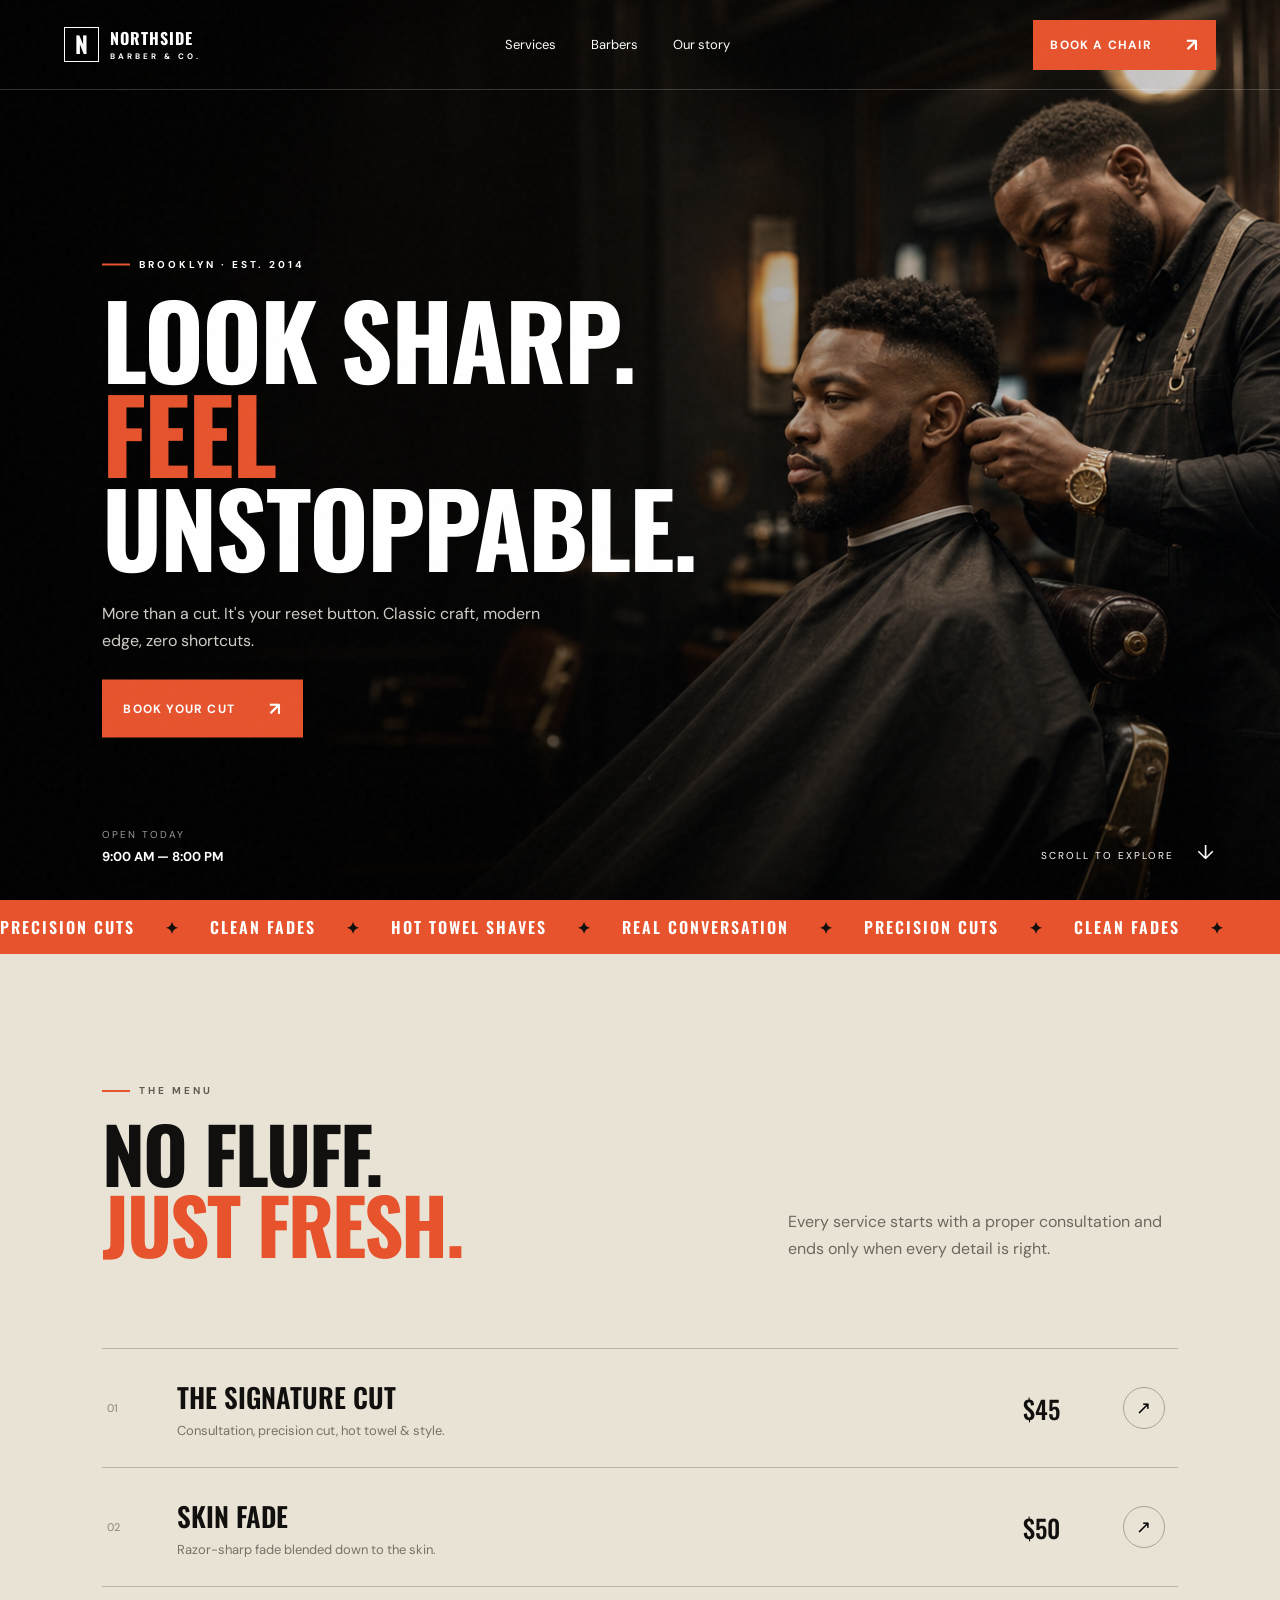
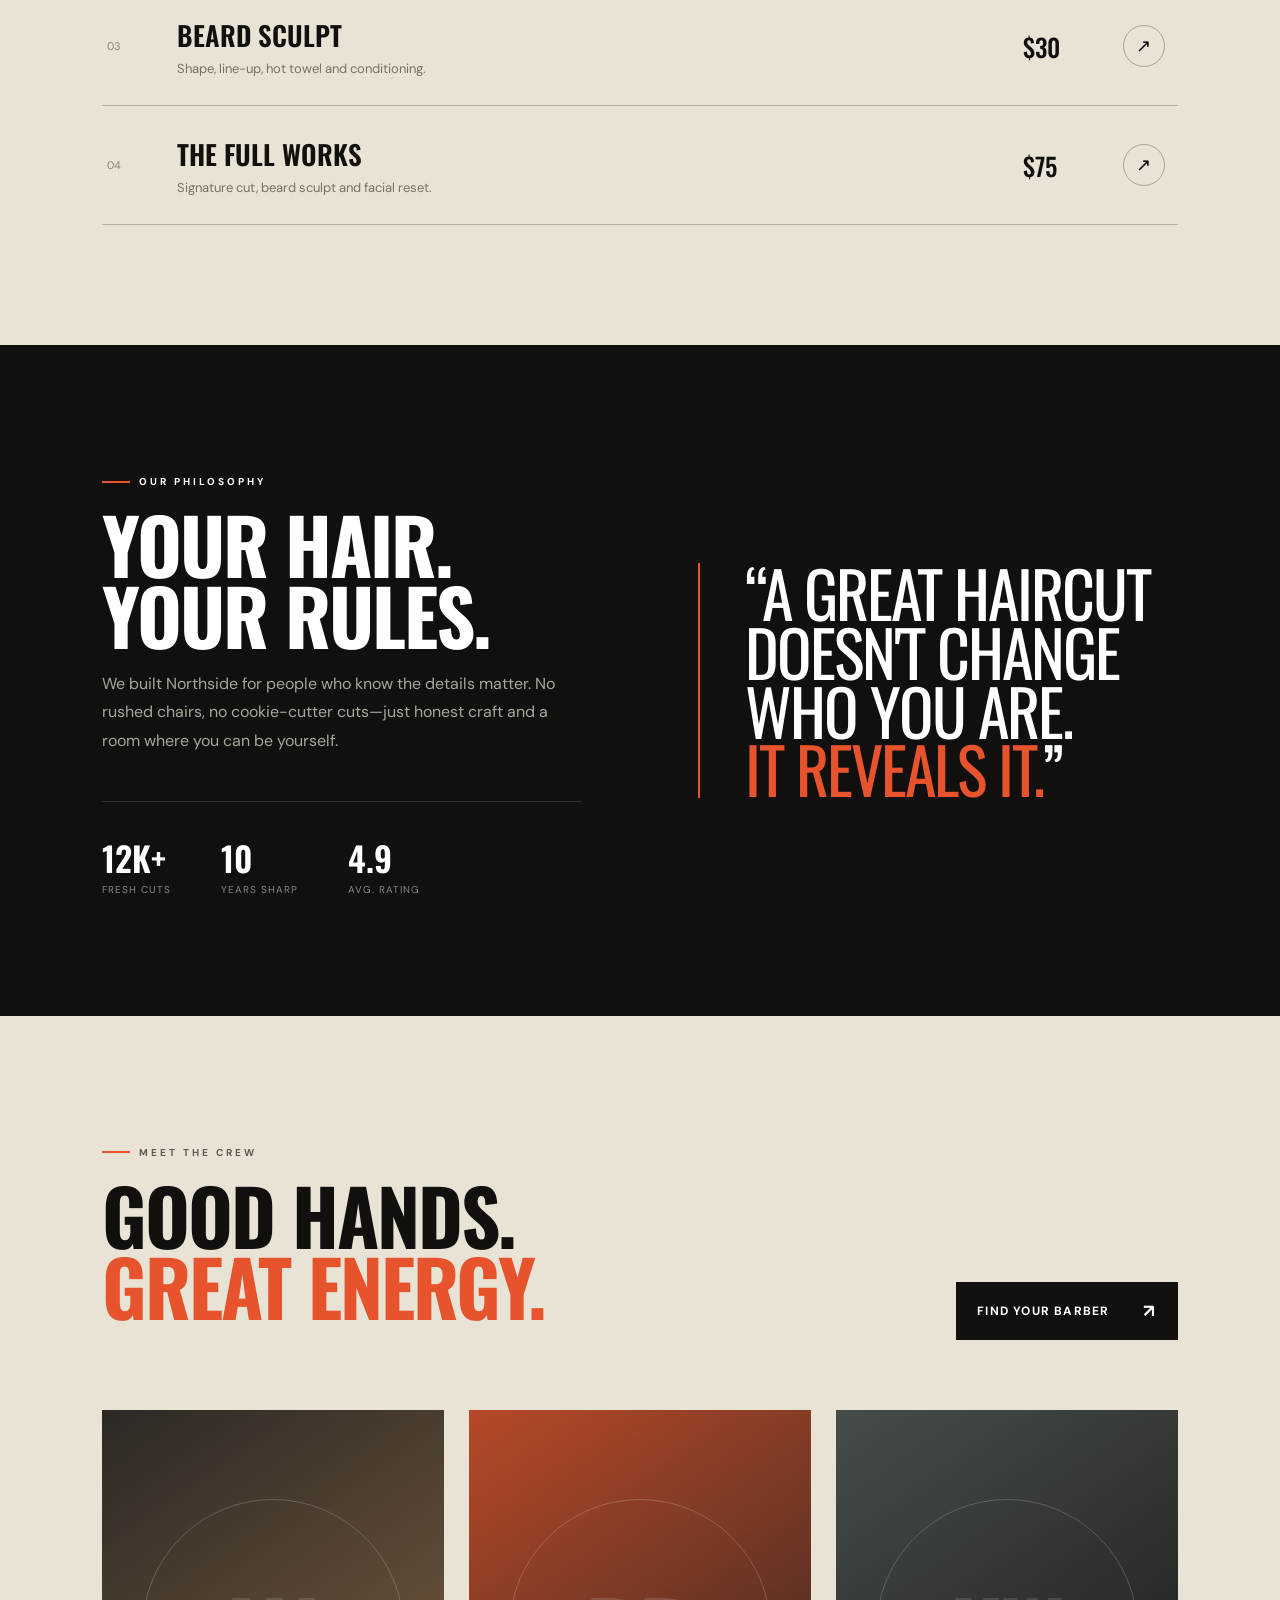
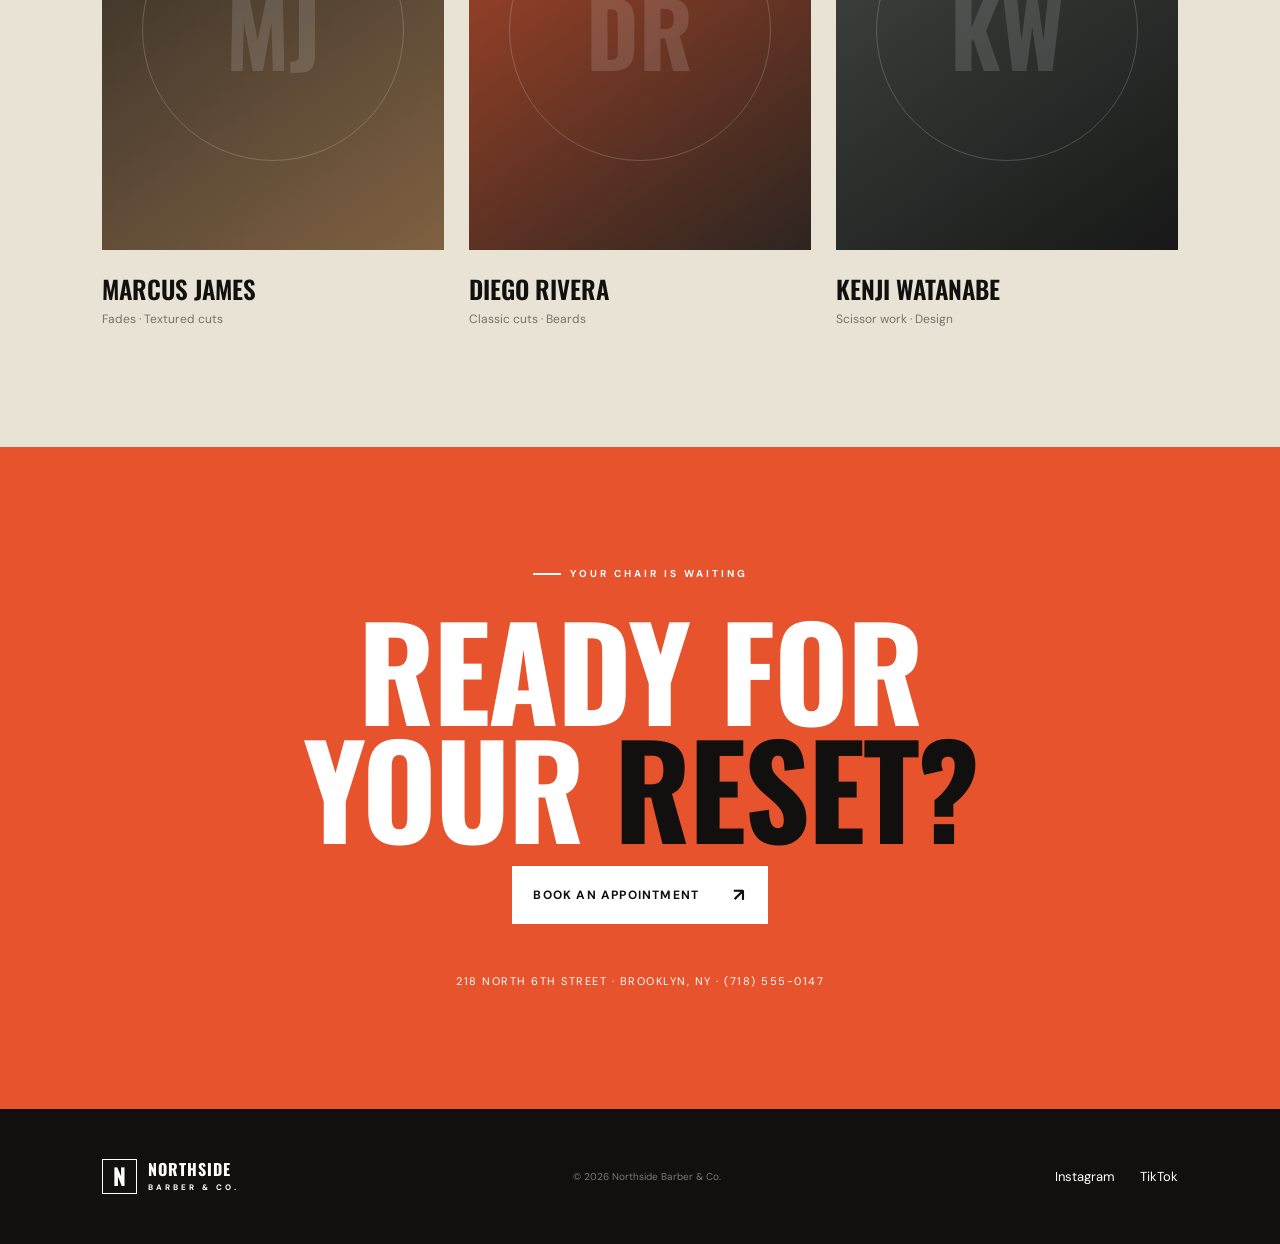
==== index.html @ 811f8c03 "Add files via upload" ====
<!doctype html>
<html lang="en">
<head>
  <meta charset="UTF-8">
  <meta name="viewport" content="width=device-width, initial-scale=1.0">
  <meta name="theme-color" content="#11100e">
  <title>Northside — Barber & Co.</title>
  <link rel="preconnect" href="https://fonts.googleapis.com">
  <link rel="preconnect" href="https://fonts.gstatic.com" crossorigin>
  <link href="https://fonts.googleapis.com/css2?family=DM+Sans:wght@400;500;600;700&family=Oswald:wght@500;600;700&display=swap" rel="stylesheet">
  <link rel="stylesheet" href="styles.css">
</head>
<body>
  <div class="grain"></div>
  <header class="nav">
    <a class="brand" href="#home" aria-label="Northside home">
      <span class="brand-mark">N</span>
      <span>NORTHSIDE<small>BARBER & CO.</small></span>
    </a>
    <button class="menu" aria-label="Open menu"><span></span><span></span></button>
    <nav>
      <a href="#services">Services</a>
      <a href="#barbers">Barbers</a>
      <a href="#story">Our story</a>
    </nav>
    <button class="btn btn-small open-booking">Book a chair <span>↗</span></button>
  </header>

  <main>
    <section class="hero" id="home">
      <img src="assets/hero.png" alt="Barber giving a client a fresh fade">
      <div class="hero-shade"></div>
      <div class="hero-copy">
        <p class="eyebrow"><span></span> Brooklyn · Est. 2014</p>
        <h1>LOOK SHARP.<br><em>FEEL</em> UNSTOPPABLE.</h1>
        <p class="intro">More than a cut. It's your reset button. Classic craft, modern edge, zero shortcuts.</p>
        <button class="btn open-booking">Book your cut <span>↗</span></button>
      </div>
      <div class="hero-foot">
        <div><small>Open today</small><strong>9:00 AM — 8:00 PM</strong></div>
        <div class="scroll">Scroll to explore <span>↓</span></div>
      </div>
    </section>

    <section class="ticker" aria-label="Services ticker">
      <div>PRECISION CUTS <b>✦</b> CLEAN FADES <b>✦</b> HOT TOWEL SHAVES <b>✦</b> REAL CONVERSATION <b>✦</b> PRECISION CUTS <b>✦</b> CLEAN FADES <b>✦</b></div>
    </section>

    <section class="services section" id="services">
      <div class="section-head reveal">
        <div><p class="eyebrow dark"><span></span> The menu</p><h2>NO FLUFF.<br><em>JUST FRESH.</em></h2></div>
        <p>Every service starts with a proper consultation and ends only when every detail is right.</p>
      </div>
      <div class="service-list">
        <article class="service reveal"><span>01</span><div><h3>The Signature Cut</h3><p>Consultation, precision cut, hot towel & style.</p></div><strong>$45</strong><button class="select-service" data-service="Signature Cut">↗</button></article>
        <article class="service reveal"><span>02</span><div><h3>Skin Fade</h3><p>Razor-sharp fade blended down to the skin.</p></div><strong>$50</strong><button class="select-service" data-service="Skin Fade">↗</button></article>
        <article class="service reveal"><span>03</span><div><h3>Beard Sculpt</h3><p>Shape, line-up, hot towel and conditioning.</p></div><strong>$30</strong><button class="select-service" data-service="Beard Sculpt">↗</button></article>
        <article class="service reveal"><span>04</span><div><h3>The Full Works</h3><p>Signature cut, beard sculpt and facial reset.</p></div><strong>$75</strong><button class="select-service" data-service="The Full Works">↗</button></article>
      </div>
    </section>

    <section class="story" id="story">
      <div class="story-card reveal">
        <p class="eyebrow"><span></span> Our philosophy</p>
        <h2>YOUR HAIR.<br>YOUR RULES.</h2>
        <p>We built Northside for people who know the details matter. No rushed chairs, no cookie-cutter cuts—just honest craft and a room where you can be yourself.</p>
        <div class="stats"><div><strong>12K+</strong><small>Fresh cuts</small></div><div><strong>10</strong><small>Years sharp</small></div><div><strong>4.9</strong><small>Avg. rating</small></div></div>
      </div>
      <blockquote class="reveal">“A GREAT HAIRCUT<br>DOESN'T CHANGE<br>WHO YOU ARE.<br><em>IT REVEALS IT.</em>”</blockquote>
    </section>

    <section class="barbers section" id="barbers">
      <div class="section-head reveal"><div><p class="eyebrow dark"><span></span> Meet the crew</p><h2>GOOD HANDS.<br><em>GREAT ENERGY.</em></h2></div><button class="btn dark-btn open-booking">Find your barber <span>↗</span></button></div>
      <div class="barber-grid">
        <article class="barber reveal"><div class="portrait p1"><span>MJ</span></div><h3>Marcus James</h3><p>Fades · Textured cuts</p></article>
        <article class="barber reveal"><div class="portrait p2"><span>DR</span></div><h3>Diego Rivera</h3><p>Classic cuts · Beards</p></article>
        <article class="barber reveal"><div class="portrait p3"><span>KW</span></div><h3>Kenji Watanabe</h3><p>Scissor work · Design</p></article>
      </div>
    </section>

    <section class="cta">
      <p class="eyebrow"><span></span> Your chair is waiting</p>
      <h2>READY FOR<br>YOUR <em>RESET?</em></h2>
      <button class="btn light-btn open-booking">Book an appointment <span>↗</span></button>
      <p class="address">218 North 6th Street · Brooklyn, NY · (718) 555-0147</p>
    </section>
  </main>

  <footer><div class="brand"><span class="brand-mark">N</span><span>NORTHSIDE<small>BARBER & CO.</small></span></div><p>© 2026 Northside Barber & Co.</p><div><a href="#">Instagram</a><a href="#">TikTok</a></div></footer>

  <dialog id="booking">
    <button class="close" aria-label="Close">×</button>
    <p class="eyebrow dark"><span></span> Book your chair</p>
    <h2>LET'S GET<br>YOU <em>FRESH.</em></h2>
    <form id="booking-form">
      <label>Your name<input required placeholder="First & last name"></label>
      <label>Service<select id="service"><option>Signature Cut</option><option>Skin Fade</option><option>Beard Sculpt</option><option>The Full Works</option></select></label>
      <div class="form-row"><label>Date<input required type="date"></label><label>Time<select><option>10:00 AM</option><option>12:30 PM</option><option>3:00 PM</option><option>5:30 PM</option></select></label></div>
      <button class="btn dark-btn" type="submit">Lock it in <span>↗</span></button>
    </form>
    <div class="success"><span>✓</span><h3>You're locked in.</h3><p>We'll see you in the chair.</p></div>
  </dialog>
  <script src="script.js"></script>
</body>
</html>
---- styles.css ----
:root{--ink:#11100e;--paper:#e9e3d6;--orange:#e6532d;--muted:#a7a093}*{box-sizing:border-box}html{scroll-behavior:smooth}body{margin:0;background:var(--paper);color:var(--ink);font-family:"DM Sans",sans-serif}.grain{position:fixed;inset:0;opacity:.035;pointer-events:none;z-index:99;background-image:url("data:image/svg+xml,%3Csvg viewBox='0 0 180 180' xmlns='http://www.w3.org/2000/svg'%3E%3Cfilter id='n'%3E%3CfeTurbulence type='fractalNoise' baseFrequency='.9' numOctaves='4' stitchTiles='stitch'/%3E%3C/filter%3E%3Crect width='100%25' height='100%25' filter='url(%23n)' opacity='.7'/%3E%3C/svg%3E")}.nav{height:90px;padding:0 5vw;display:flex;align-items:center;justify-content:space-between;position:absolute;width:100%;z-index:3;color:white;border-bottom:1px solid #ffffff30}.brand{display:flex;align-items:center;gap:11px;color:inherit;text-decoration:none;font-family:Oswald;font-weight:700;letter-spacing:1px;line-height:1}.brand small{font-family:"DM Sans";font-size:8px;letter-spacing:3px;display:block;margin-top:6px}.brand-mark{border:1px solid currentColor;width:35px;height:35px;display:grid;place-items:center;font-size:23px}.nav nav{display:flex;gap:35px}.nav nav a,footer a{color:inherit;text-decoration:none;font-size:13px}.btn{border:0;background:var(--orange);color:white;padding:17px 21px;text-transform:uppercase;font:700 12px "DM Sans";letter-spacing:1.2px;cursor:pointer;display:inline-flex;gap:34px;align-items:center;justify-content:space-between}.btn span{font-size:18px}.btn-small{padding:13px 17px}.menu{display:none}.hero{height:100vh;min-height:700px;position:relative;background:#0b0a09;color:white;overflow:hidden}.hero>img{width:100%;height:100%;object-fit:cover}.hero-shade{position:absolute;inset:0;background:linear-gradient(90deg,rgba(0,0,0,.85) 0%,rgba(0,0,0,.28) 58%,rgba(0,0,0,.1)),linear-gradient(0deg,rgba(0,0,0,.55),transparent 45%)}.hero-copy{position:absolute;top:52%;left:8vw;transform:translateY(-45%);max-width:760px}.eyebrow{text-transform:uppercase;font-size:10px;letter-spacing:3px;font-weight:700;display:flex;align-items:center;gap:9px}.eyebrow span{width:28px;height:2px;background:var(--orange)}h1,h2,blockquote{font-family:Oswald,sans-serif;margin:20px 0;line-height:.92;letter-spacing:-2px}h1{font-size:clamp(64px,8vw,126px)}h1 em,h2 em,blockquote em{font-style:normal;color:var(--orange)}.intro{max-width:440px;font-size:16px;color:#d1cec7;line-height:1.7;margin:26px 0}.hero-foot{position:absolute;bottom:35px;left:8vw;right:5vw;display:flex;justify-content:space-between;align-items:end}.hero-foot small,.hero-foot strong{display:block}.hero-foot small{color:#999;font-size:10px;text-transform:uppercase;letter-spacing:2px;margin-bottom:7px}.hero-foot strong{font-size:13px}.scroll{font-size:10px;text-transform:uppercase;letter-spacing:2px}.scroll span{margin-left:18px;font-size:20px}.ticker{overflow:hidden;background:var(--orange);color:white;padding:15px 0;white-space:nowrap;font:600 16px Oswald;letter-spacing:2px}.ticker div{width:max-content;animation:marquee 22s linear infinite}.ticker b{color:var(--ink);margin:0 24px}@keyframes marquee{to{transform:translateX(-50%)}}.section{padding:120px 8vw}.section-head{display:flex;justify-content:space-between;align-items:end;margin-bottom:70px}.section-head>p{max-width:390px;color:#6d685f;line-height:1.7}.eyebrow.dark{color:#5e5a52}h2{font-size:clamp(52px,6vw,90px)}.service{border-top:1px solid #b9b2a6;padding:28px 5px;display:grid;grid-template-columns:70px 1fr 100px 50px;align-items:center;transition:.3s}.service:last-child{border-bottom:1px solid #b9b2a6}.service:hover{padding-left:20px;background:#ddd5c6}.service>span{font-size:11px;color:#8a8378}.service h3{font:600 27px Oswald;margin:0 0 5px;text-transform:uppercase}.service p{margin:0;color:#777166;font-size:13px}.service strong{font:500 25px Oswald}.service button{border:1px solid #aaa298;border-radius:50%;background:transparent;width:42px;height:42px;font-size:18px;cursor:pointer}.story{background:var(--ink);color:white;padding:120px 8vw;display:grid;grid-template-columns:1fr 1fr;gap:9vw;align-items:center}.story-card>p:not(.eyebrow){color:#aaa59c;line-height:1.8;max-width:520px}.stats{display:flex;gap:50px;margin-top:45px;border-top:1px solid #ffffff25;padding-top:30px}.stats strong,.stats small{display:block}.stats strong{font:600 34px Oswald}.stats small{color:#888;font-size:10px;text-transform:uppercase;letter-spacing:1px}.story blockquote{font-size:clamp(45px,5vw,76px);border-left:2px solid var(--orange);padding-left:45px}.barber-grid{display:grid;grid-template-columns:repeat(3,1fr);gap:25px}.portrait{height:440px;display:grid;place-items:center;overflow:hidden;position:relative}.portrait:before{content:"";position:absolute;width:260px;height:260px;border:1px solid #ffffff30;border-radius:50%}.portrait span{font:700 90px Oswald;color:#ffffff22}.p1{background:linear-gradient(145deg,#2c2925,#806142)}.p2{background:linear-gradient(145deg,#b74929,#2d2520)}.p3{background:linear-gradient(145deg,#464d48,#171817)}.barber h3{font:600 25px Oswald;text-transform:uppercase;margin:20px 0 4px}.barber p{color:#777166;margin:0;font-size:12px}.dark-btn{background:var(--ink)}.cta{background:var(--orange);color:white;padding:110px 8vw;text-align:center;display:flex;flex-direction:column;align-items:center}.cta h2{font-size:clamp(70px,10vw,140px)}.cta h2 em{color:var(--ink)}.cta .eyebrow span{background:white}.light-btn{background:white;color:var(--ink)}.address{margin-top:50px;font-size:11px;letter-spacing:1.5px;text-transform:uppercase}footer{background:var(--ink);color:white;padding:50px 8vw;display:flex;align-items:center;justify-content:space-between}footer p{color:#777;font-size:10px}footer>div:last-child{display:flex;gap:25px}dialog{width:min(560px,92vw);border:0;padding:55px;background:var(--paper);box-shadow:0 20px 80px #0008}dialog::backdrop{background:#000b;backdrop-filter:blur(5px)}dialog h2{font-size:60px}.close{position:absolute;right:20px;top:15px;border:0;background:none;font-size:30px;cursor:pointer}form label{display:flex;flex-direction:column;gap:8px;text-transform:uppercase;letter-spacing:1px;font-size:9px;font-weight:700;margin-bottom:17px}input,select{background:transparent;border:0;border-bottom:1px solid #a39b8e;padding:12px 0;font:14px "DM Sans";outline:none}.form-row{display:grid;grid-template-columns:1fr 1fr;gap:20px}form>.btn{width:100%;margin-top:15px}.success{display:none;text-align:center;padding:30px}.success span{display:grid;place-items:center;width:70px;height:70px;border-radius:50%;background:var(--orange);color:white;font-size:30px;margin:auto}.success h3{font:600 32px Oswald}.reveal{opacity:0;transform:translateY(24px);transition:.7s ease}.reveal.visible{opacity:1;transform:none}@media(max-width:760px){.nav{height:72px}.nav nav,.nav>.btn{display:none}.menu{display:block;background:none;border:0}.menu span{display:block;width:26px;height:2px;background:white;margin:7px}.hero{min-height:680px}.hero>img{object-position:65% center}.hero-copy{left:6vw;right:6vw;top:48%}h1{font-size:58px}.intro{font-size:14px;max-width:300px}.hero-foot{left:6vw}.scroll{display:none}.section{padding:80px 6vw}.section-head{display:block;margin-bottom:40px}.service{grid-template-columns:35px 1fr 48px}.service strong{font-size:20px}.service button{display:none}.story{padding:80px 6vw;grid-template-columns:1fr;gap:50px}.story blockquote{padding-left:25px}.stats{gap:25px}.barber-grid{grid-template-columns:1fr}.portrait{height:380px}.cta{padding:80px 6vw}.cta h2{font-size:66px}footer{gap:30px;flex-wrap:wrap}footer p{order:3;width:100%}dialog{padding:35px 25px}dialog h2{font-size:48px}}
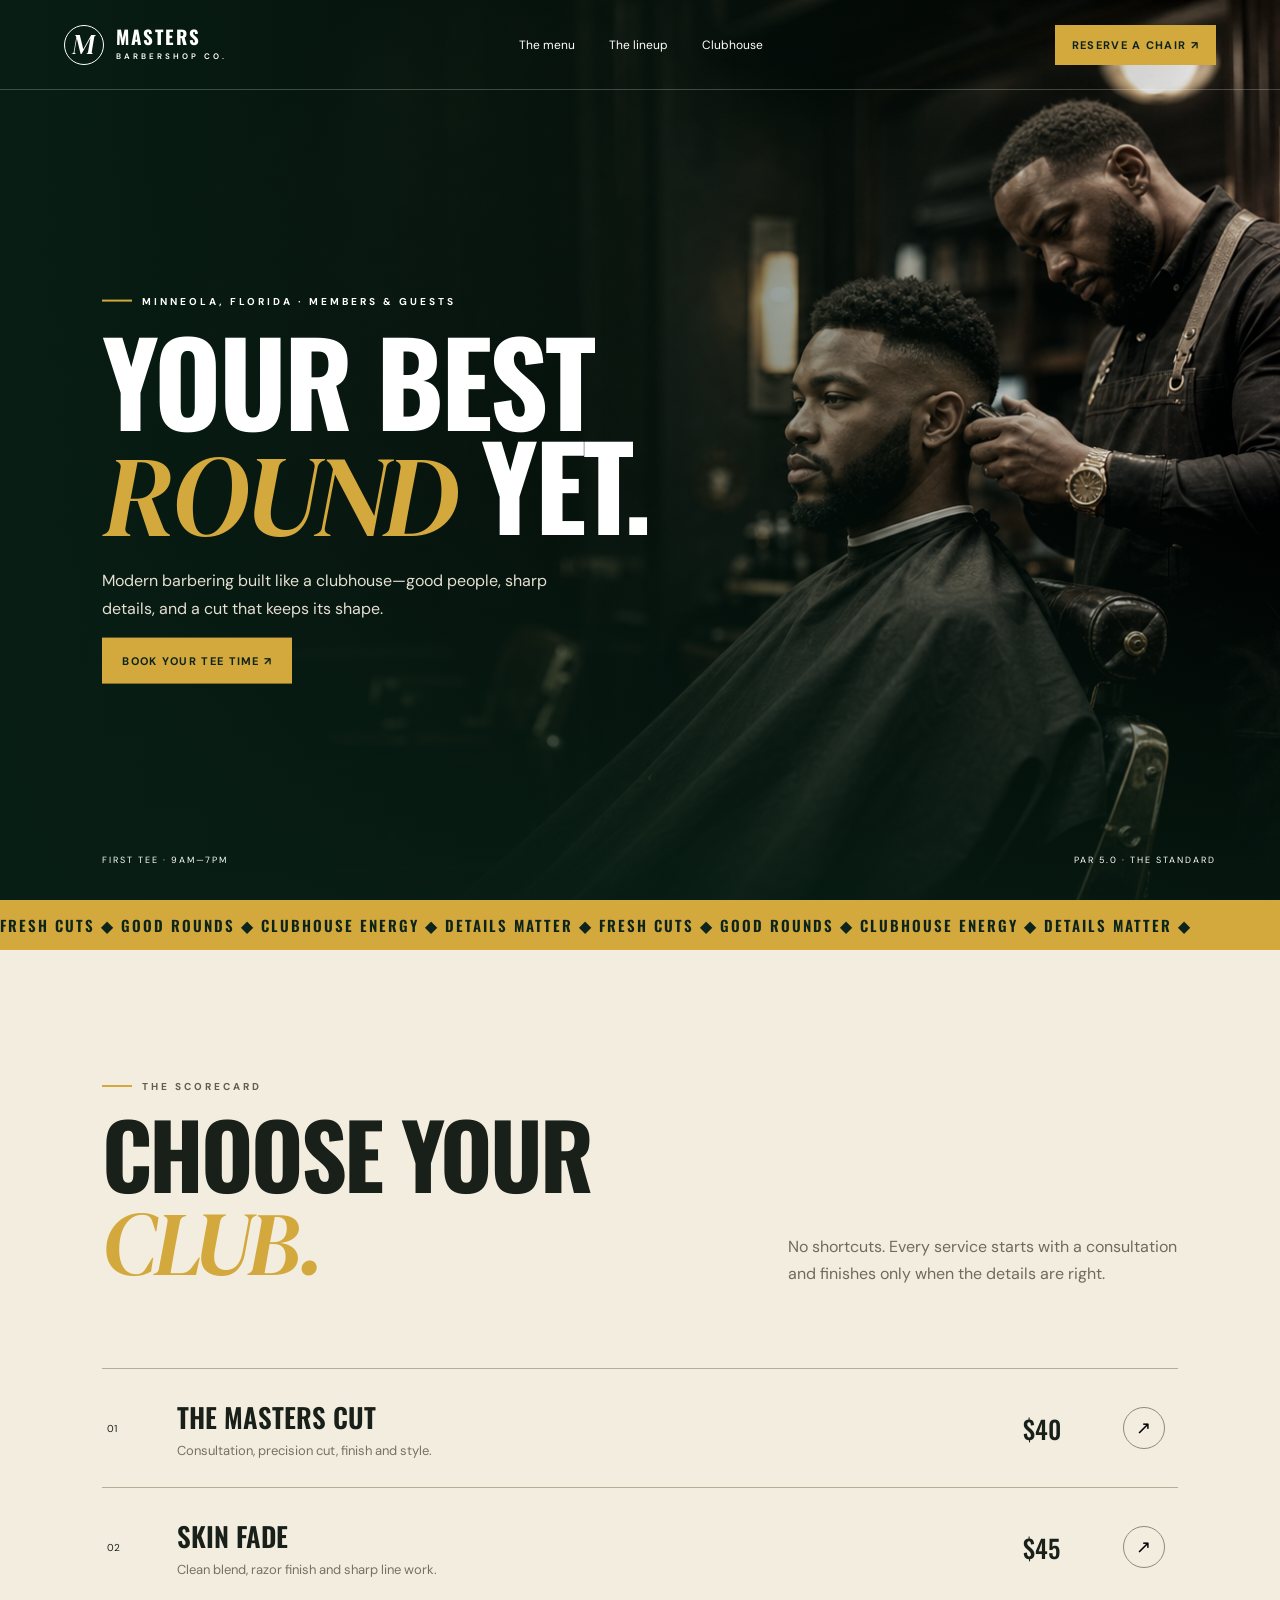
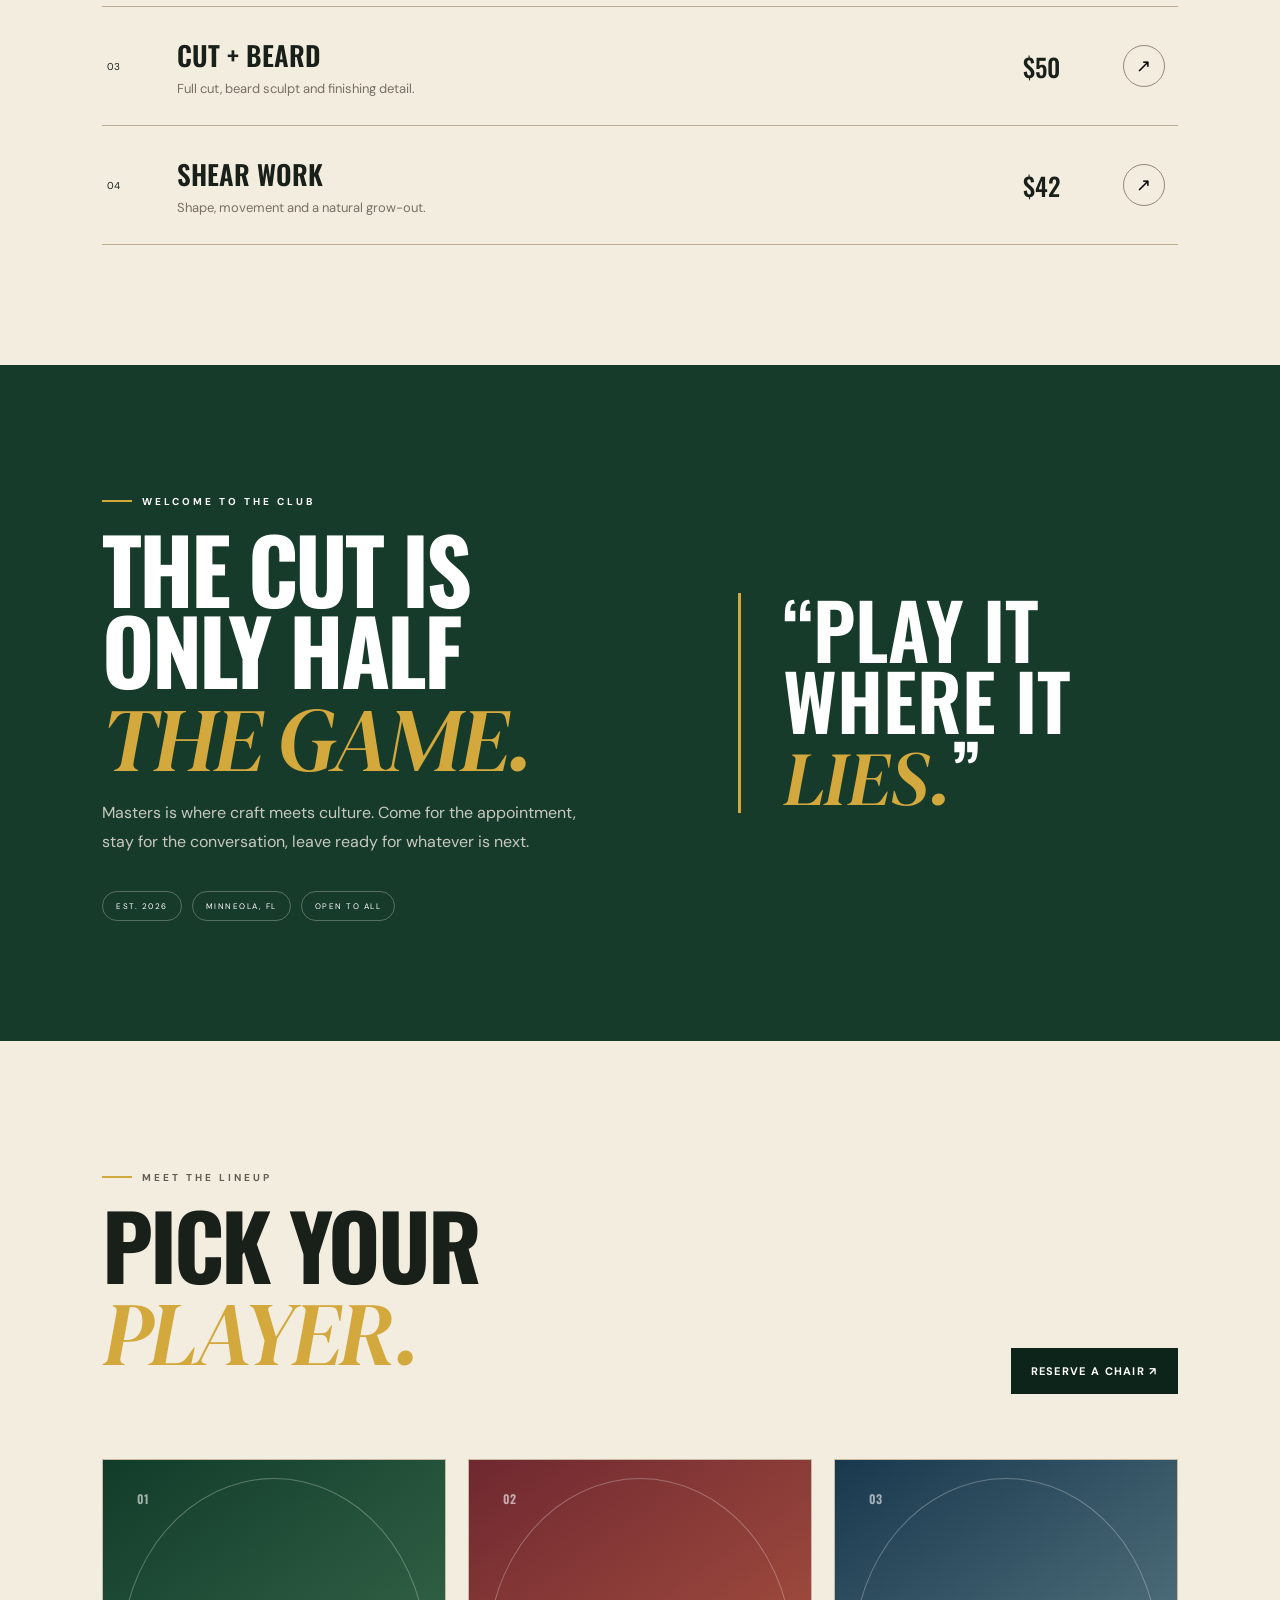
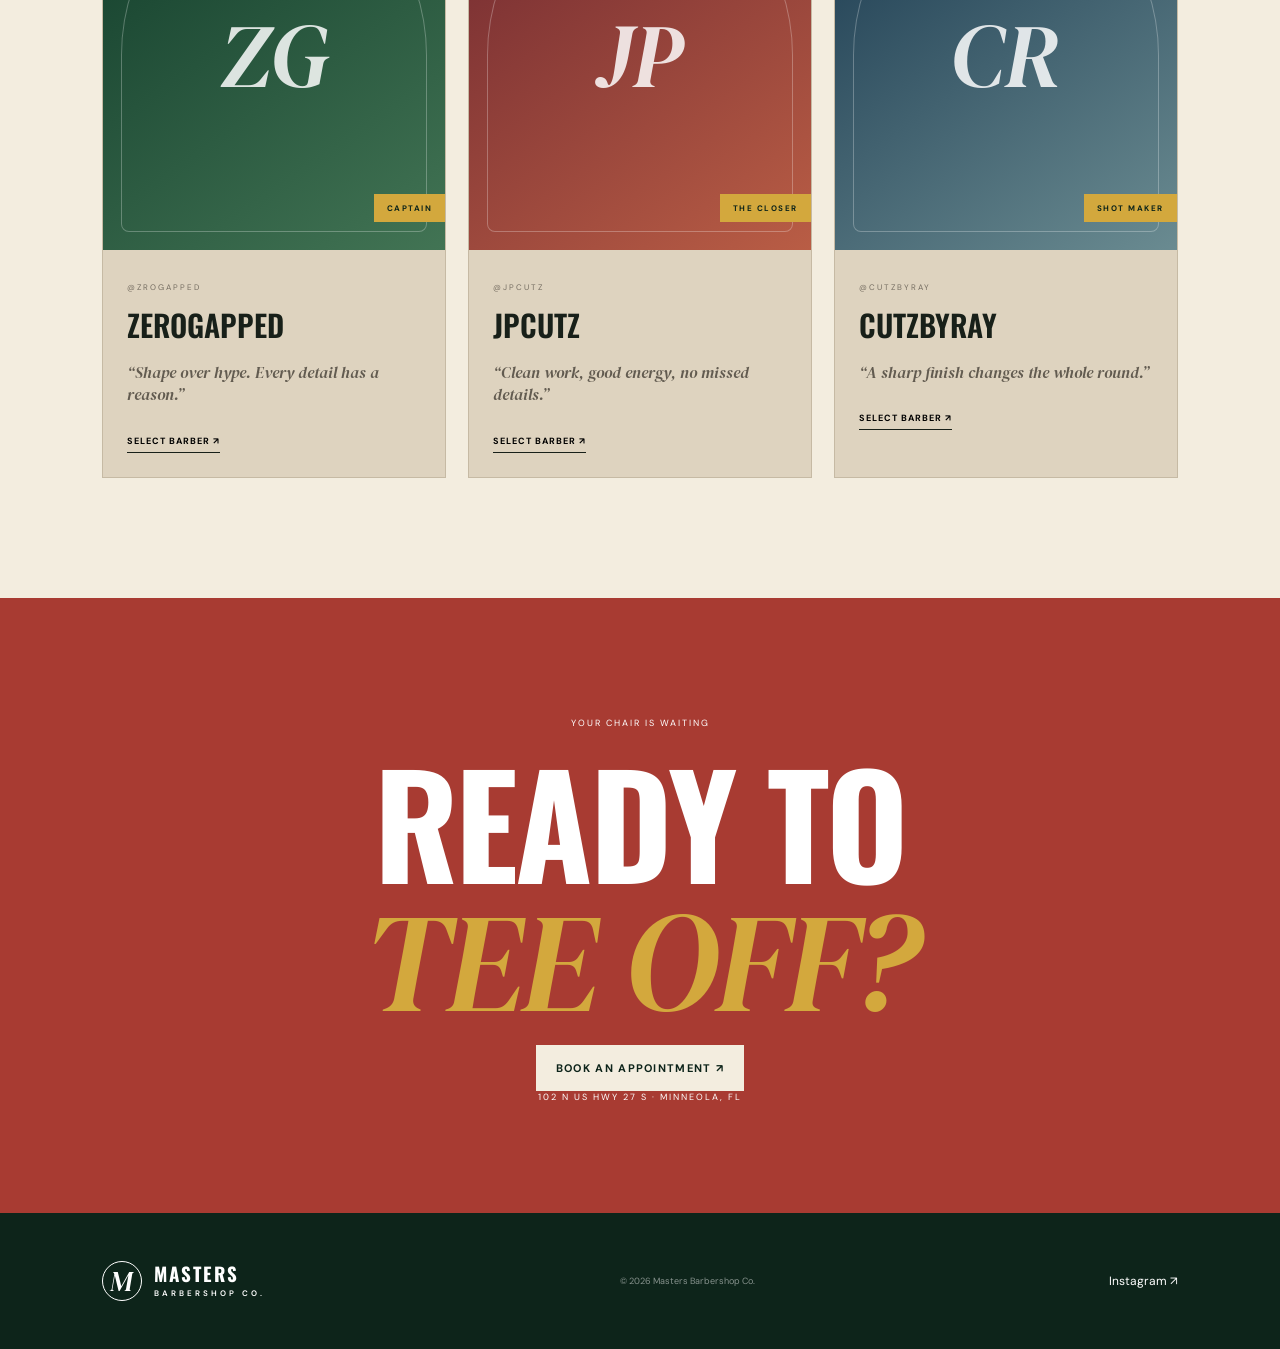
==== commit f24b9fdf: "Redesign Masters with clubhouse golf theme" ====
--- a/index.html
+++ b/index.html
@@ -1,105 +1,12 @@
-<!doctype html>
-<html lang="en">
-<head>
-  <meta charset="UTF-8">
-  <meta name="viewport" content="width=device-width, initial-scale=1.0">
-  <meta name="theme-color" content="#11100e">
-  <title>Northside — Barber & Co.</title>
-  <link rel="preconnect" href="https://fonts.googleapis.com">
-  <link rel="preconnect" href="https://fonts.gstatic.com" crossorigin>
-  <link href="https://fonts.googleapis.com/css2?family=DM+Sans:wght@400;500;600;700&family=Oswald:wght@500;600;700&display=swap" rel="stylesheet">
-  <link rel="stylesheet" href="styles.css">
-</head>
-<body>
-  <div class="grain"></div>
-  <header class="nav">
-    <a class="brand" href="#home" aria-label="Northside home">
-      <span class="brand-mark">N</span>
-      <span>NORTHSIDE<small>BARBER & CO.</small></span>
-    </a>
-    <button class="menu" aria-label="Open menu"><span></span><span></span></button>
-    <nav>
-      <a href="#services">Services</a>
-      <a href="#barbers">Barbers</a>
-      <a href="#story">Our story</a>
-    </nav>
-    <button class="btn btn-small open-booking">Book a chair <span>↗</span></button>
-  </header>
-
-  <main>
-    <section class="hero" id="home">
-      <img src="assets/hero.png" alt="Barber giving a client a fresh fade">
-      <div class="hero-shade"></div>
-      <div class="hero-copy">
-        <p class="eyebrow"><span></span> Brooklyn · Est. 2014</p>
-        <h1>LOOK SHARP.<br><em>FEEL</em> UNSTOPPABLE.</h1>
-        <p class="intro">More than a cut. It's your reset button. Classic craft, modern edge, zero shortcuts.</p>
-        <button class="btn open-booking">Book your cut <span>↗</span></button>
-      </div>
-      <div class="hero-foot">
-        <div><small>Open today</small><strong>9:00 AM — 8:00 PM</strong></div>
-        <div class="scroll">Scroll to explore <span>↓</span></div>
-      </div>
-    </section>
-
-    <section class="ticker" aria-label="Services ticker">
-      <div>PRECISION CUTS <b>✦</b> CLEAN FADES <b>✦</b> HOT TOWEL SHAVES <b>✦</b> REAL CONVERSATION <b>✦</b> PRECISION CUTS <b>✦</b> CLEAN FADES <b>✦</b></div>
-    </section>
-
-    <section class="services section" id="services">
-      <div class="section-head reveal">
-        <div><p class="eyebrow dark"><span></span> The menu</p><h2>NO FLUFF.<br><em>JUST FRESH.</em></h2></div>
-        <p>Every service starts with a proper consultation and ends only when every detail is right.</p>
-      </div>
-      <div class="service-list">
-        <article class="service reveal"><span>01</span><div><h3>The Signature Cut</h3><p>Consultation, precision cut, hot towel & style.</p></div><strong>$45</strong><button class="select-service" data-service="Signature Cut">↗</button></article>
-        <article class="service reveal"><span>02</span><div><h3>Skin Fade</h3><p>Razor-sharp fade blended down to the skin.</p></div><strong>$50</strong><button class="select-service" data-service="Skin Fade">↗</button></article>
-        <article class="service reveal"><span>03</span><div><h3>Beard Sculpt</h3><p>Shape, line-up, hot towel and conditioning.</p></div><strong>$30</strong><button class="select-service" data-service="Beard Sculpt">↗</button></article>
-        <article class="service reveal"><span>04</span><div><h3>The Full Works</h3><p>Signature cut, beard sculpt and facial reset.</p></div><strong>$75</strong><button class="select-service" data-service="The Full Works">↗</button></article>
-      </div>
-    </section>
-
-    <section class="story" id="story">
-      <div class="story-card reveal">
-        <p class="eyebrow"><span></span> Our philosophy</p>
-        <h2>YOUR HAIR.<br>YOUR RULES.</h2>
-        <p>We built Northside for people who know the details matter. No rushed chairs, no cookie-cutter cuts—just honest craft and a room where you can be yourself.</p>
-        <div class="stats"><div><strong>12K+</strong><small>Fresh cuts</small></div><div><strong>10</strong><small>Years sharp</small></div><div><strong>4.9</strong><small>Avg. rating</small></div></div>
-      </div>
-      <blockquote class="reveal">“A GREAT HAIRCUT<br>DOESN'T CHANGE<br>WHO YOU ARE.<br><em>IT REVEALS IT.</em>”</blockquote>
-    </section>
-
-    <section class="barbers section" id="barbers">
-      <div class="section-head reveal"><div><p class="eyebrow dark"><span></span> Meet the crew</p><h2>GOOD HANDS.<br><em>GREAT ENERGY.</em></h2></div><button class="btn dark-btn open-booking">Find your barber <span>↗</span></button></div>
-      <div class="barber-grid">
-        <article class="barber reveal"><div class="portrait p1"><span>MJ</span></div><h3>Marcus James</h3><p>Fades · Textured cuts</p></article>
-        <article class="barber reveal"><div class="portrait p2"><span>DR</span></div><h3>Diego Rivera</h3><p>Classic cuts · Beards</p></article>
-        <article class="barber reveal"><div class="portrait p3"><span>KW</span></div><h3>Kenji Watanabe</h3><p>Scissor work · Design</p></article>
-      </div>
-    </section>
-
-    <section class="cta">
-      <p class="eyebrow"><span></span> Your chair is waiting</p>
-      <h2>READY FOR<br>YOUR <em>RESET?</em></h2>
-      <button class="btn light-btn open-booking">Book an appointment <span>↗</span></button>
-      <p class="address">218 North 6th Street · Brooklyn, NY · (718) 555-0147</p>
-    </section>
-  </main>
-
-  <footer><div class="brand"><span class="brand-mark">N</span><span>NORTHSIDE<small>BARBER & CO.</small></span></div><p>© 2026 Northside Barber & Co.</p><div><a href="#">Instagram</a><a href="#">TikTok</a></div></footer>
-
-  <dialog id="booking">
-    <button class="close" aria-label="Close">×</button>
-    <p class="eyebrow dark"><span></span> Book your chair</p>
-    <h2>LET'S GET<br>YOU <em>FRESH.</em></h2>
-    <form id="booking-form">
-      <label>Your name<input required placeholder="First & last name"></label>
-      <label>Service<select id="service"><option>Signature Cut</option><option>Skin Fade</option><option>Beard Sculpt</option><option>The Full Works</option></select></label>
-      <div class="form-row"><label>Date<input required type="date"></label><label>Time<select><option>10:00 AM</option><option>12:30 PM</option><option>3:00 PM</option><option>5:30 PM</option></select></label></div>
-      <button class="btn dark-btn" type="submit">Lock it in <span>↗</span></button>
-    </form>
-    <div class="success"><span>✓</span><h3>You're locked in.</h3><p>We'll see you in the chair.</p></div>
-  </dialog>
-  <script src="script.js"></script>
-</body>
-</html>
+<!doctype html><html lang="en"><head><meta charset="UTF-8"><meta name="viewport" content="width=device-width,initial-scale=1"><meta name="theme-color" content="#173b2b"><meta name="description" content="Masters Barbershop Co. — elevated barbering in Minneola, Florida."><title>Masters Barbershop Co. — The Clubhouse</title><link rel="preconnect" href="https://fonts.googleapis.com"><link rel="preconnect" href="https://fonts.gstatic.com" crossorigin><link href="https://fonts.googleapis.com/css2?family=DM+Sans:wght@400;600;700&family=DM+Serif+Display:ital@0;1&family=Oswald:wght@500;600;700&display=swap" rel="stylesheet"><link rel="stylesheet" href="styles.css"></head><body>
+<header class="nav"><a class="brand" href="#home"><span class="crest">M</span><span>MASTERS<small>BARBERSHOP CO.</small></span></a><nav><a href="#services">The menu</a><a href="#barbers">The lineup</a><a href="#clubhouse">Clubhouse</a></nav><button class="btn small open-booking">Reserve a chair ↗</button></header>
+<main><section class="hero" id="home"><img src="assets/hero.png" alt="A precision haircut at Masters Barbershop"><div class="shade"></div><div class="hero-copy"><p class="eyebrow">Minneola, Florida · Members & guests</p><h1>YOUR BEST<br><em>ROUND</em> YET.</h1><p>Modern barbering built like a clubhouse—good people, sharp details, and a cut that keeps its shape.</p><button class="btn open-booking">Book your tee time ↗</button></div><div class="hero-foot"><span>FIRST TEE · 9AM—7PM</span><span>PAR 5.0 · THE STANDARD</span></div></section>
+<section class="ticker"><div>FRESH CUTS ◆ GOOD ROUNDS ◆ CLUBHOUSE ENERGY ◆ DETAILS MATTER ◆ FRESH CUTS ◆ GOOD ROUNDS ◆ CLUBHOUSE ENERGY ◆ DETAILS MATTER ◆</div></section>
+<section class="section services" id="services"><div class="section-head"><div><p class="eyebrow dark">The scorecard</p><h2>CHOOSE YOUR<br><em>CLUB.</em></h2></div><p>No shortcuts. Every service starts with a consultation and finishes only when the details are right.</p></div><div class="service-list">
+<article><span>01</span><div><h3>The Masters Cut</h3><p>Consultation, precision cut, finish and style.</p></div><strong>$40</strong><button class="select-service" data-service="The Masters Cut">↗</button></article><article><span>02</span><div><h3>Skin Fade</h3><p>Clean blend, razor finish and sharp line work.</p></div><strong>$45</strong><button class="select-service" data-service="Skin Fade">↗</button></article><article><span>03</span><div><h3>Cut + Beard</h3><p>Full cut, beard sculpt and finishing detail.</p></div><strong>$50</strong><button class="select-service" data-service="Cut + Beard">↗</button></article><article><span>04</span><div><h3>Shear Work</h3><p>Shape, movement and a natural grow-out.</p></div><strong>$42</strong><button class="select-service" data-service="Shear Work">↗</button></article></div></section>
+<section class="clubhouse" id="clubhouse"><div><p class="eyebrow">Welcome to the club</p><h2>THE CUT IS<br>ONLY HALF<br><em>THE GAME.</em></h2><p>Masters is where craft meets culture. Come for the appointment, stay for the conversation, leave ready for whatever is next.</p><div class="patches"><span>EST. 2026</span><span>MINNEOLA, FL</span><span>OPEN TO ALL</span></div></div><blockquote>“PLAY IT<br>WHERE IT<br><em>LIES.</em>”</blockquote></section>
+<section class="section" id="barbers"><div class="section-head"><div><p class="eyebrow dark">Meet the lineup</p><h2>PICK YOUR<br><em>PLAYER.</em></h2></div><button class="btn dark-btn open-booking">Reserve a chair ↗</button></div><div class="barber-grid">
+<article class="barber"><div class="portrait p1"><b>01</b><span>ZG</span><i>CAPTAIN</i></div><div class="barber-copy"><small>@ZROGAPPED</small><h3>ZeroGapped</h3><blockquote>“Shape over hype. Every detail has a reason.”</blockquote><button class="choose-barber" data-barber="ZeroGapped">Select barber ↗</button></div></article><article class="barber"><div class="portrait p2"><b>02</b><span>JP</span><i>THE CLOSER</i></div><div class="barber-copy"><small>@JPCUTZ</small><h3>JPCutz</h3><blockquote>“Clean work, good energy, no missed details.”</blockquote><button class="choose-barber" data-barber="JPCutz">Select barber ↗</button></div></article><article class="barber"><div class="portrait p3"><b>03</b><span>CR</span><i>SHOT MAKER</i></div><div class="barber-copy"><small>@CUTZBYRAY</small><h3>Cutzbyray</h3><blockquote>“A sharp finish changes the whole round.”</blockquote><button class="choose-barber" data-barber="Cutzbyray">Select barber ↗</button></div></article></div></section>
+<section class="final-cta"><p>YOUR CHAIR IS WAITING</p><h2>READY TO<br><em>TEE OFF?</em></h2><button class="btn light-btn open-booking">Book an appointment ↗</button><small>102 N US HWY 27 S · MINNEOLA, FL</small></section></main>
+<footer><a class="brand" href="#home"><span class="crest">M</span><span>MASTERS<small>BARBERSHOP CO.</small></span></a><p>© 2026 Masters Barbershop Co.</p><a href="https://www.instagram.com/mastersbarbershopco/" target="_blank" rel="noreferrer">Instagram ↗</a></footer>
+<dialog id="booking"><button class="close" aria-label="Close">×</button><p class="eyebrow dark">Reserve your tee time</p><h2>LOCK IN<br><em>YOUR ROUND.</em></h2><form id="booking-form"><label>Your name<input required name="name" autocomplete="name" placeholder="First & last name"></label><label>Your barber<select id="barber" name="barber"><option>ZeroGapped</option><option>JPCutz</option><option>Cutzbyray</option></select></label><label>Service<select id="service" name="service"><option>The Masters Cut</option><option>Skin Fade</option><option>Cut + Beard</option><option>Shear Work</option></select></label><div class="form-row"><label>Date<input required name="date" type="date"></label><label>Time<select name="time"><option>10:00 AM</option><option>12:30 PM</option><option>3:00 PM</option><option>5:30 PM</option></select></label></div><button class="btn dark-btn" type="submit">Confirm tee time ↗</button></form><div class="success"><span>✓</span><h3>YOU’RE ON THE BOOKS.</h3><p>We’ll see you at the clubhouse.</p></div></dialog><script src="script.js"></script></body></html>
--- a/styles.css
+++ b/styles.css
@@ -1 +1 @@
-:root{--ink:#11100e;--paper:#e9e3d6;--orange:#e6532d;--muted:#a7a093}*{box-sizing:border-box}html{scroll-behavior:smooth}body{margin:0;background:var(--paper);color:var(--ink);font-family:"DM Sans",sans-serif}.grain{position:fixed;inset:0;opacity:.035;pointer-events:none;z-index:99;background-image:url("data:image/svg+xml,%3Csvg viewBox='0 0 180 180' xmlns='http://www.w3.org/2000/svg'%3E%3Cfilter id='n'%3E%3CfeTurbulence type='fractalNoise' baseFrequency='.9' numOctaves='4' stitchTiles='stitch'/%3E%3C/filter%3E%3Crect width='100%25' height='100%25' filter='url(%23n)' opacity='.7'/%3E%3C/svg%3E")}.nav{height:90px;padding:0 5vw;display:flex;align-items:center;justify-content:space-between;position:absolute;width:100%;z-index:3;color:white;border-bottom:1px solid #ffffff30}.brand{display:flex;align-items:center;gap:11px;color:inherit;text-decoration:none;font-family:Oswald;font-weight:700;letter-spacing:1px;line-height:1}.brand small{font-family:"DM Sans";font-size:8px;letter-spacing:3px;display:block;margin-top:6px}.brand-mark{border:1px solid currentColor;width:35px;height:35px;display:grid;place-items:center;font-size:23px}.nav nav{display:flex;gap:35px}.nav nav a,footer a{color:inherit;text-decoration:none;font-size:13px}.btn{border:0;background:var(--orange);color:white;padding:17px 21px;text-transform:uppercase;font:700 12px "DM Sans";letter-spacing:1.2px;cursor:pointer;display:inline-flex;gap:34px;align-items:center;justify-content:space-between}.btn span{font-size:18px}.btn-small{padding:13px 17px}.menu{display:none}.hero{height:100vh;min-height:700px;position:relative;background:#0b0a09;color:white;overflow:hidden}.hero>img{width:100%;height:100%;object-fit:cover}.hero-shade{position:absolute;inset:0;background:linear-gradient(90deg,rgba(0,0,0,.85) 0%,rgba(0,0,0,.28) 58%,rgba(0,0,0,.1)),linear-gradient(0deg,rgba(0,0,0,.55),transparent 45%)}.hero-copy{position:absolute;top:52%;left:8vw;transform:translateY(-45%);max-width:760px}.eyebrow{text-transform:uppercase;font-size:10px;letter-spacing:3px;font-weight:700;display:flex;align-items:center;gap:9px}.eyebrow span{width:28px;height:2px;background:var(--orange)}h1,h2,blockquote{font-family:Oswald,sans-serif;margin:20px 0;line-height:.92;letter-spacing:-2px}h1{font-size:clamp(64px,8vw,126px)}h1 em,h2 em,blockquote em{font-style:normal;color:var(--orange)}.intro{max-width:440px;font-size:16px;color:#d1cec7;line-height:1.7;margin:26px 0}.hero-foot{position:absolute;bottom:35px;left:8vw;right:5vw;display:flex;justify-content:space-between;align-items:end}.hero-foot small,.hero-foot strong{display:block}.hero-foot small{color:#999;font-size:10px;text-transform:uppercase;letter-spacing:2px;margin-bottom:7px}.hero-foot strong{font-size:13px}.scroll{font-size:10px;text-transform:uppercase;letter-spacing:2px}.scroll span{margin-left:18px;font-size:20px}.ticker{overflow:hidden;background:var(--orange);color:white;padding:15px 0;white-space:nowrap;font:600 16px Oswald;letter-spacing:2px}.ticker div{width:max-content;animation:marquee 22s linear infinite}.ticker b{color:var(--ink);margin:0 24px}@keyframes marquee{to{transform:translateX(-50%)}}.section{padding:120px 8vw}.section-head{display:flex;justify-content:space-between;align-items:end;margin-bottom:70px}.section-head>p{max-width:390px;color:#6d685f;line-height:1.7}.eyebrow.dark{color:#5e5a52}h2{font-size:clamp(52px,6vw,90px)}.service{border-top:1px solid #b9b2a6;padding:28px 5px;display:grid;grid-template-columns:70px 1fr 100px 50px;align-items:center;transition:.3s}.service:last-child{border-bottom:1px solid #b9b2a6}.service:hover{padding-left:20px;background:#ddd5c6}.service>span{font-size:11px;color:#8a8378}.service h3{font:600 27px Oswald;margin:0 0 5px;text-transform:uppercase}.service p{margin:0;color:#777166;font-size:13px}.service strong{font:500 25px Oswald}.service button{border:1px solid #aaa298;border-radius:50%;background:transparent;width:42px;height:42px;font-size:18px;cursor:pointer}.story{background:var(--ink);color:white;padding:120px 8vw;display:grid;grid-template-columns:1fr 1fr;gap:9vw;align-items:center}.story-card>p:not(.eyebrow){color:#aaa59c;line-height:1.8;max-width:520px}.stats{display:flex;gap:50px;margin-top:45px;border-top:1px solid #ffffff25;padding-top:30px}.stats strong,.stats small{display:block}.stats strong{font:600 34px Oswald}.stats small{color:#888;font-size:10px;text-transform:uppercase;letter-spacing:1px}.story blockquote{font-size:clamp(45px,5vw,76px);border-left:2px solid var(--orange);padding-left:45px}.barber-grid{display:grid;grid-template-columns:repeat(3,1fr);gap:25px}.portrait{height:440px;display:grid;place-items:center;overflow:hidden;position:relative}.portrait:before{content:"";position:absolute;width:260px;height:260px;border:1px solid #ffffff30;border-radius:50%}.portrait span{font:700 90px Oswald;color:#ffffff22}.p1{background:linear-gradient(145deg,#2c2925,#806142)}.p2{background:linear-gradient(145deg,#b74929,#2d2520)}.p3{background:linear-gradient(145deg,#464d48,#171817)}.barber h3{font:600 25px Oswald;text-transform:uppercase;margin:20px 0 4px}.barber p{color:#777166;margin:0;font-size:12px}.dark-btn{background:var(--ink)}.cta{background:var(--orange);color:white;padding:110px 8vw;text-align:center;display:flex;flex-direction:column;align-items:center}.cta h2{font-size:clamp(70px,10vw,140px)}.cta h2 em{color:var(--ink)}.cta .eyebrow span{background:white}.light-btn{background:white;color:var(--ink)}.address{margin-top:50px;font-size:11px;letter-spacing:1.5px;text-transform:uppercase}footer{background:var(--ink);color:white;padding:50px 8vw;display:flex;align-items:center;justify-content:space-between}footer p{color:#777;font-size:10px}footer>div:last-child{display:flex;gap:25px}dialog{width:min(560px,92vw);border:0;padding:55px;background:var(--paper);box-shadow:0 20px 80px #0008}dialog::backdrop{background:#000b;backdrop-filter:blur(5px)}dialog h2{font-size:60px}.close{position:absolute;right:20px;top:15px;border:0;background:none;font-size:30px;cursor:pointer}form label{display:flex;flex-direction:column;gap:8px;text-transform:uppercase;letter-spacing:1px;font-size:9px;font-weight:700;margin-bottom:17px}input,select{background:transparent;border:0;border-bottom:1px solid #a39b8e;padding:12px 0;font:14px "DM Sans";outline:none}.form-row{display:grid;grid-template-columns:1fr 1fr;gap:20px}form>.btn{width:100%;margin-top:15px}.success{display:none;text-align:center;padding:30px}.success span{display:grid;place-items:center;width:70px;height:70px;border-radius:50%;background:var(--orange);color:white;font-size:30px;margin:auto}.success h3{font:600 32px Oswald}.reveal{opacity:0;transform:translateY(24px);transition:.7s ease}.reveal.visible{opacity:1;transform:none}@media(max-width:760px){.nav{height:72px}.nav nav,.nav>.btn{display:none}.menu{display:block;background:none;border:0}.menu span{display:block;width:26px;height:2px;background:white;margin:7px}.hero{min-height:680px}.hero>img{object-position:65% center}.hero-copy{left:6vw;right:6vw;top:48%}h1{font-size:58px}.intro{font-size:14px;max-width:300px}.hero-foot{left:6vw}.scroll{display:none}.section{padding:80px 6vw}.section-head{display:block;margin-bottom:40px}.service{grid-template-columns:35px 1fr 48px}.service strong{font-size:20px}.service button{display:none}.story{padding:80px 6vw;grid-template-columns:1fr;gap:50px}.story blockquote{padding-left:25px}.stats{gap:25px}.barber-grid{grid-template-columns:1fr}.portrait{height:380px}.cta{padding:80px 6vw}.cta h2{font-size:66px}footer{gap:30px;flex-wrap:wrap}footer p{order:3;width:100%}dialog{padding:35px 25px}dialog h2{font-size:48px}}
+:root{--green:#173b2b;--deep:#0d241a;--cream:#f3eddf;--gold:#d3a83d;--red:#a83b32;--ink:#182019;--line:#b9ad96}*{box-sizing:border-box}html{scroll-behavior:smooth}body{margin:0;background:var(--cream);color:var(--ink);font-family:"DM Sans",sans-serif}.nav{height:90px;padding:0 5vw;display:flex;align-items:center;justify-content:space-between;position:absolute;width:100%;z-index:3;color:white;border-bottom:1px solid #ffffff38}.brand{display:flex;align-items:center;gap:12px;color:inherit;text-decoration:none;font:700 19px Oswald;letter-spacing:2px;line-height:.85}.brand small{font:600 8px "DM Sans";letter-spacing:3px;display:block;margin-top:7px}.crest{width:40px;height:40px;border:1px solid;border-radius:50%;display:grid;place-items:center;font:italic 27px "DM Serif Display"}.nav nav{display:flex;gap:34px}.nav nav a,footer>a:last-child{color:inherit;text-decoration:none;font-size:12px}.btn{border:0;background:var(--gold);color:var(--deep);padding:16px 20px;text-transform:uppercase;font:700 11px "DM Sans";letter-spacing:1.3px;cursor:pointer}.small{padding:13px 17px}.hero{height:100vh;min-height:730px;position:relative;background:var(--deep);color:white;overflow:hidden}.hero>img{width:100%;height:100%;object-fit:cover;filter:saturate(.65) contrast(1.05)}.shade{position:absolute;inset:0;background:linear-gradient(90deg,rgba(8,31,21,.96),rgba(8,31,21,.4) 60%,transparent),linear-gradient(0deg,rgba(8,31,21,.72),transparent 45%)}.hero-copy{position:absolute;top:52%;left:8vw;transform:translateY(-46%);max-width:830px}.eyebrow{text-transform:uppercase;font-size:10px;letter-spacing:3px;font-weight:700}.eyebrow:before{content:"";display:inline-block;width:30px;height:2px;background:var(--gold);margin:0 10px 3px 0}h1,h2{font-family:Oswald,sans-serif;margin:20px 0;line-height:.9;letter-spacing:-3px}h1{font-size:clamp(72px,9vw,140px)}h1 em,h2 em,blockquote em{font-family:"DM Serif Display";font-weight:400;color:var(--gold)}.hero-copy>p:not(.eyebrow){max-width:480px;color:#e6dfd3;line-height:1.7}.hero-foot{position:absolute;bottom:34px;left:8vw;right:5vw;display:flex;justify-content:space-between;font-size:9px;letter-spacing:2px}.ticker{overflow:hidden;background:var(--gold);color:var(--deep);padding:14px 0;white-space:nowrap;font:600 15px Oswald;letter-spacing:2px}.ticker div{width:max-content;animation:marquee 22s linear infinite}@keyframes marquee{to{transform:translateX(-50%)}}.section{padding:120px 8vw}.section-head{display:flex;justify-content:space-between;align-items:end;margin-bottom:65px}.section-head>p{max-width:390px;color:#716a5e;line-height:1.7}.dark{color:#625c51}h2{font-size:clamp(54px,7vw,100px)}.service-list article{border-top:1px solid var(--line);padding:28px 5px;display:grid;grid-template-columns:70px 1fr 100px 50px;align-items:center;transition:.3s}.service-list article:last-child{border-bottom:1px solid var(--line)}.service-list article:hover{padding-left:20px;background:#ddd2bd}.service-list article>span{font-size:10px}.service-list h3{font:600 27px Oswald;margin:0 0 5px;text-transform:uppercase}.service-list p{margin:0;color:#777064;font-size:13px}.service-list strong{font:500 25px Oswald}.service-list button{border:1px solid #938977;border-radius:50%;background:transparent;width:42px;height:42px;font-size:18px;cursor:pointer}.clubhouse{background:var(--green);color:white;padding:120px 8vw;display:grid;grid-template-columns:1fr 1fr;gap:9vw;align-items:center}.clubhouse>div>p:not(.eyebrow){color:#c7c9bf;line-height:1.8;max-width:540px}.patches{display:flex;gap:10px;flex-wrap:wrap;margin-top:34px}.patches span{border:1px solid #ffffff45;border-radius:30px;padding:9px 13px;font-size:8px;letter-spacing:1.5px}.clubhouse blockquote{font:600 clamp(52px,6vw,88px) Oswald;line-height:.92;border-left:3px solid var(--gold);padding-left:42px}.barber-grid{display:grid;grid-template-columns:repeat(3,1fr);gap:22px}.barber{background:#ded3bf;border:1px solid #c6baa4}.portrait{height:390px;position:relative;display:grid;place-items:center;overflow:hidden}.portrait:before{content:"";position:absolute;inset:18px;border:1px solid #ffffff45;border-radius:50% 50% 8px 8px}.p1{background:linear-gradient(145deg,#113c2a,#427454)}.p2{background:linear-gradient(145deg,#6f2830,#b95d45)}.p3{background:linear-gradient(145deg,#19384e,#6a8b91)}.portrait b{position:absolute;top:30px;left:34px;color:#fff9;font:600 12px Oswald}.portrait span{font:italic 90px "DM Serif Display";color:#ffffffd6}.portrait i{position:absolute;right:0;bottom:28px;background:var(--gold);color:var(--deep);padding:9px 13px;font:700 8px "DM Sans";letter-spacing:1.5px}.barber-copy{padding:24px}.barber-copy small{font-size:8px;letter-spacing:2px;color:#756d61}.barber h3{font:600 30px Oswald;text-transform:uppercase;margin:7px 0}.barber blockquote{font:italic 16px "DM Serif Display";color:#625b50;line-height:1.4;margin:14px 0 22px}.choose-barber{border:0;border-bottom:1px solid var(--ink);background:none;padding:0 0 5px;font:700 9px "DM Sans";text-transform:uppercase;letter-spacing:1px;cursor:pointer}.dark-btn{background:var(--deep);color:white}.final-cta{background:var(--red);color:white;padding:110px 8vw;text-align:center;display:flex;flex-direction:column;align-items:center}.final-cta h2{font-size:clamp(72px,11vw,155px)}.final-cta p,.final-cta small{font-size:9px;letter-spacing:2px}.light-btn{background:var(--cream)}footer{background:var(--deep);color:white;padding:48px 8vw;display:flex;align-items:center;justify-content:space-between}footer p{color:#ffffff80;font-size:9px}dialog{width:min(590px,92vw);border:0;padding:52px;background:var(--cream);box-shadow:0 25px 90px #0009}dialog::backdrop{background:#06170fd9;backdrop-filter:blur(6px)}dialog h2{font-size:58px}.close{position:absolute;right:20px;top:15px;border:0;background:none;font-size:30px;cursor:pointer}form label{display:flex;flex-direction:column;gap:8px;text-transform:uppercase;letter-spacing:1px;font-size:9px;font-weight:700;margin-bottom:16px}input,select{background:transparent;border:0;border-bottom:1px solid #9f9584;padding:12px 0;font:14px "DM Sans";outline:none}.form-row{display:grid;grid-template-columns:1fr 1fr;gap:20px}form>.btn{width:100%;margin-top:14px}.success{display:none;text-align:center;padding:30px}.success>span{display:grid;place-items:center;width:70px;height:70px;border-radius:50%;background:var(--green);color:white;font-size:30px;margin:auto}.success h3{font:600 30px Oswald}@media(max-width:760px){.nav{height:72px}.nav nav,.nav>.btn{display:none}.hero{min-height:720px}.hero>img{object-position:62% center}.hero-copy{left:6vw;right:6vw;top:49%}h1{font-size:68px}.hero-foot{left:6vw}.section{padding:82px 6vw}.section-head{display:block}.section-head>.btn{margin-top:22px}.service-list article{grid-template-columns:34px 1fr 52px}.service-list button{display:none}.clubhouse{padding:82px 6vw;grid-template-columns:1fr}.clubhouse blockquote{padding-left:24px}.barber-grid{grid-template-columns:1fr}.portrait{height:350px}.final-cta{padding:85px 6vw}.final-cta h2{font-size:72px}footer{gap:26px;flex-wrap:wrap}footer p{order:3;width:100%}dialog{padding:38px 24px}dialog h2{font-size:48px}.form-row{grid-template-columns:1fr}}
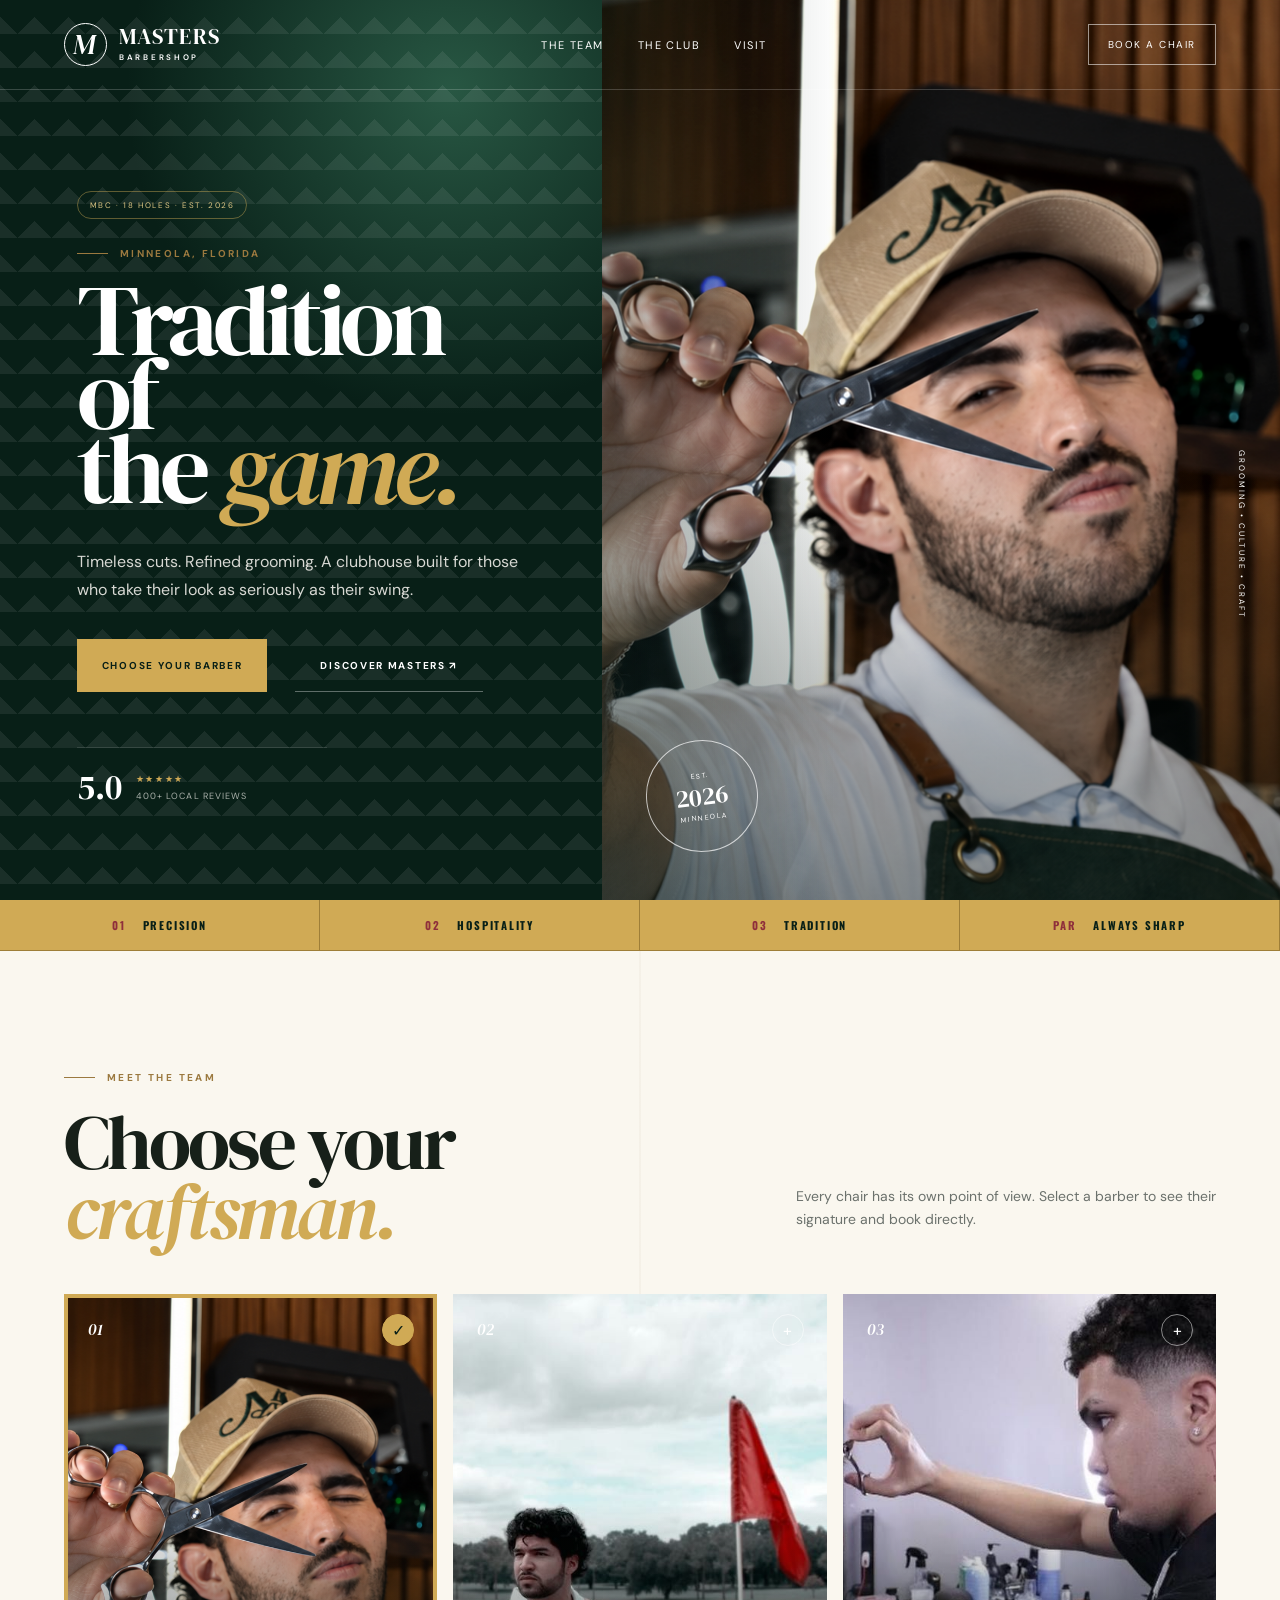
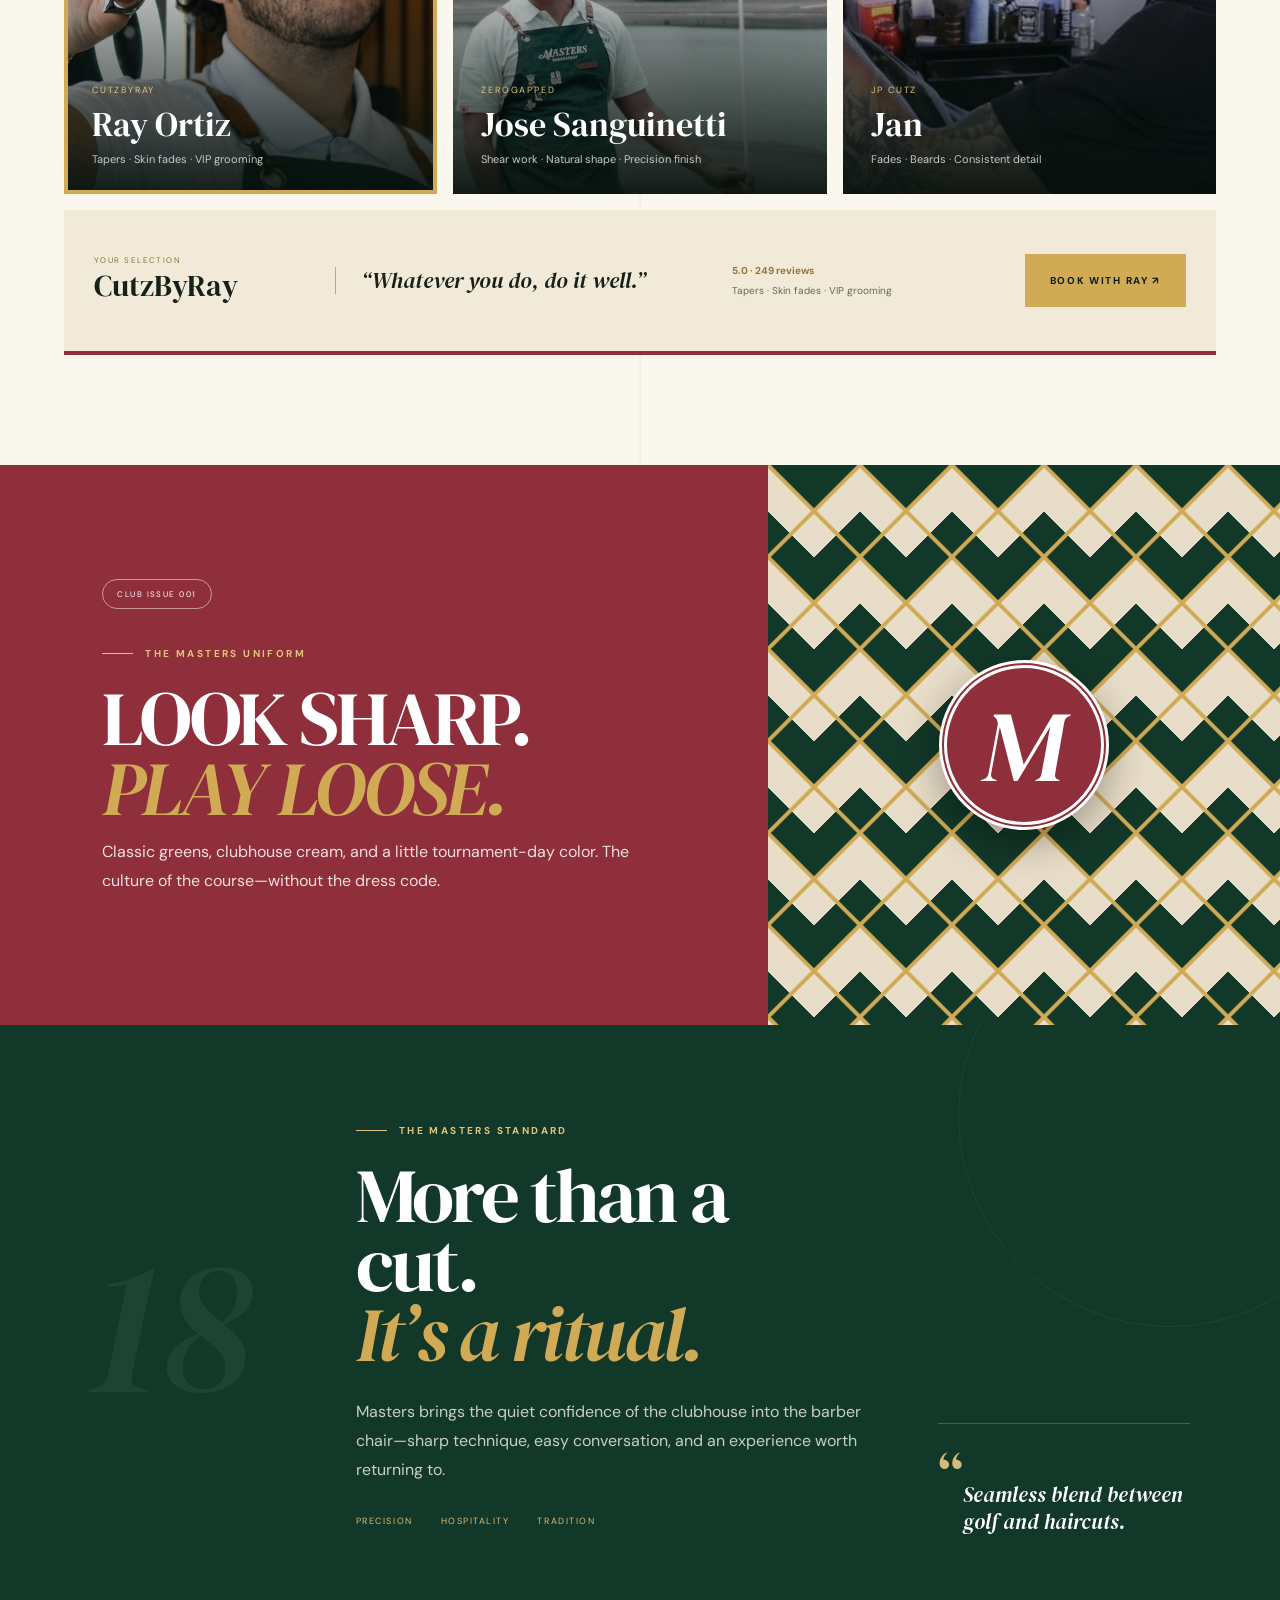
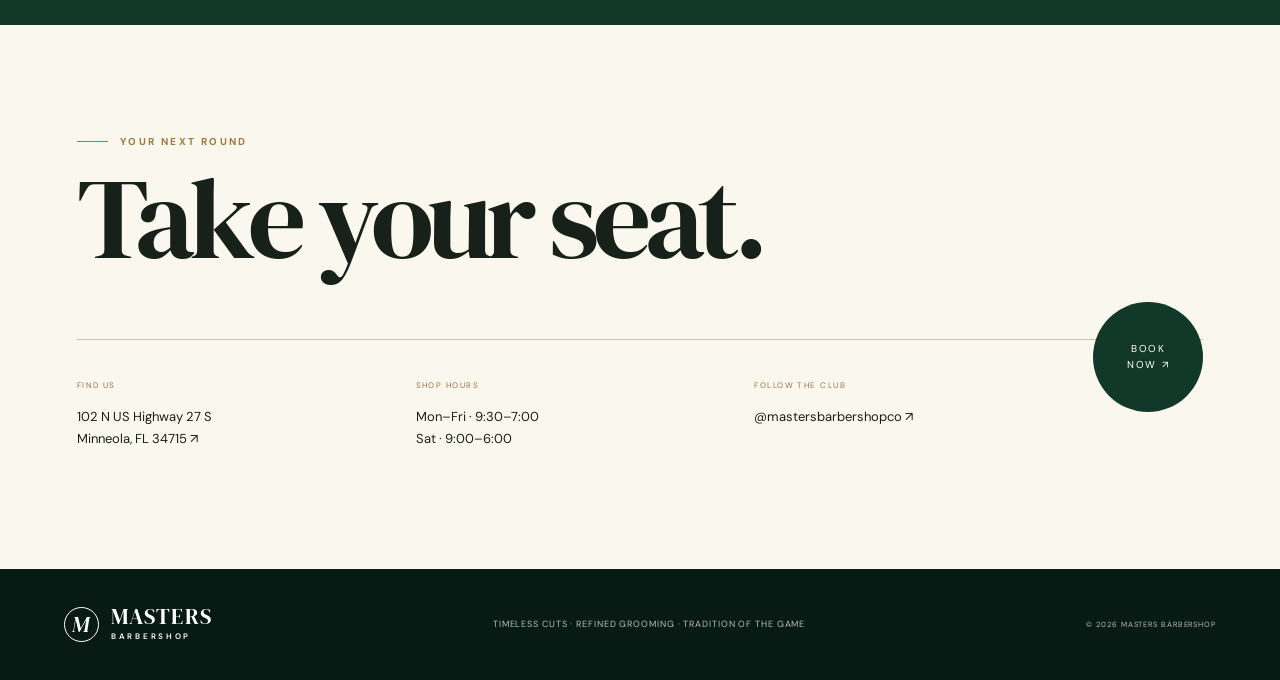
==== commit 6333513a: "Apply clubhouse golf theme to verified Masters site" ====
--- a/index.html
+++ b/index.html
@@ -1,12 +1,13 @@
-<!doctype html><html lang="en"><head><meta charset="UTF-8"><meta name="viewport" content="width=device-width,initial-scale=1"><meta name="theme-color" content="#173b2b"><meta name="description" content="Masters Barbershop Co. — elevated barbering in Minneola, Florida."><title>Masters Barbershop Co. — The Clubhouse</title><link rel="preconnect" href="https://fonts.googleapis.com"><link rel="preconnect" href="https://fonts.gstatic.com" crossorigin><link href="https://fonts.googleapis.com/css2?family=DM+Sans:wght@400;600;700&family=DM+Serif+Display:ital@0;1&family=Oswald:wght@500;600;700&display=swap" rel="stylesheet"><link rel="stylesheet" href="styles.css"></head><body>
-<header class="nav"><a class="brand" href="#home"><span class="crest">M</span><span>MASTERS<small>BARBERSHOP CO.</small></span></a><nav><a href="#services">The menu</a><a href="#barbers">The lineup</a><a href="#clubhouse">Clubhouse</a></nav><button class="btn small open-booking">Reserve a chair ↗</button></header>
-<main><section class="hero" id="home"><img src="assets/hero.png" alt="A precision haircut at Masters Barbershop"><div class="shade"></div><div class="hero-copy"><p class="eyebrow">Minneola, Florida · Members & guests</p><h1>YOUR BEST<br><em>ROUND</em> YET.</h1><p>Modern barbering built like a clubhouse—good people, sharp details, and a cut that keeps its shape.</p><button class="btn open-booking">Book your tee time ↗</button></div><div class="hero-foot"><span>FIRST TEE · 9AM—7PM</span><span>PAR 5.0 · THE STANDARD</span></div></section>
-<section class="ticker"><div>FRESH CUTS ◆ GOOD ROUNDS ◆ CLUBHOUSE ENERGY ◆ DETAILS MATTER ◆ FRESH CUTS ◆ GOOD ROUNDS ◆ CLUBHOUSE ENERGY ◆ DETAILS MATTER ◆</div></section>
-<section class="section services" id="services"><div class="section-head"><div><p class="eyebrow dark">The scorecard</p><h2>CHOOSE YOUR<br><em>CLUB.</em></h2></div><p>No shortcuts. Every service starts with a consultation and finishes only when the details are right.</p></div><div class="service-list">
-<article><span>01</span><div><h3>The Masters Cut</h3><p>Consultation, precision cut, finish and style.</p></div><strong>$40</strong><button class="select-service" data-service="The Masters Cut">↗</button></article><article><span>02</span><div><h3>Skin Fade</h3><p>Clean blend, razor finish and sharp line work.</p></div><strong>$45</strong><button class="select-service" data-service="Skin Fade">↗</button></article><article><span>03</span><div><h3>Cut + Beard</h3><p>Full cut, beard sculpt and finishing detail.</p></div><strong>$50</strong><button class="select-service" data-service="Cut + Beard">↗</button></article><article><span>04</span><div><h3>Shear Work</h3><p>Shape, movement and a natural grow-out.</p></div><strong>$42</strong><button class="select-service" data-service="Shear Work">↗</button></article></div></section>
-<section class="clubhouse" id="clubhouse"><div><p class="eyebrow">Welcome to the club</p><h2>THE CUT IS<br>ONLY HALF<br><em>THE GAME.</em></h2><p>Masters is where craft meets culture. Come for the appointment, stay for the conversation, leave ready for whatever is next.</p><div class="patches"><span>EST. 2026</span><span>MINNEOLA, FL</span><span>OPEN TO ALL</span></div></div><blockquote>“PLAY IT<br>WHERE IT<br><em>LIES.</em>”</blockquote></section>
-<section class="section" id="barbers"><div class="section-head"><div><p class="eyebrow dark">Meet the lineup</p><h2>PICK YOUR<br><em>PLAYER.</em></h2></div><button class="btn dark-btn open-booking">Reserve a chair ↗</button></div><div class="barber-grid">
-<article class="barber"><div class="portrait p1"><b>01</b><span>ZG</span><i>CAPTAIN</i></div><div class="barber-copy"><small>@ZROGAPPED</small><h3>ZeroGapped</h3><blockquote>“Shape over hype. Every detail has a reason.”</blockquote><button class="choose-barber" data-barber="ZeroGapped">Select barber ↗</button></div></article><article class="barber"><div class="portrait p2"><b>02</b><span>JP</span><i>THE CLOSER</i></div><div class="barber-copy"><small>@JPCUTZ</small><h3>JPCutz</h3><blockquote>“Clean work, good energy, no missed details.”</blockquote><button class="choose-barber" data-barber="JPCutz">Select barber ↗</button></div></article><article class="barber"><div class="portrait p3"><b>03</b><span>CR</span><i>SHOT MAKER</i></div><div class="barber-copy"><small>@CUTZBYRAY</small><h3>Cutzbyray</h3><blockquote>“A sharp finish changes the whole round.”</blockquote><button class="choose-barber" data-barber="Cutzbyray">Select barber ↗</button></div></article></div></section>
-<section class="final-cta"><p>YOUR CHAIR IS WAITING</p><h2>READY TO<br><em>TEE OFF?</em></h2><button class="btn light-btn open-booking">Book an appointment ↗</button><small>102 N US HWY 27 S · MINNEOLA, FL</small></section></main>
-<footer><a class="brand" href="#home"><span class="crest">M</span><span>MASTERS<small>BARBERSHOP CO.</small></span></a><p>© 2026 Masters Barbershop Co.</p><a href="https://www.instagram.com/mastersbarbershopco/" target="_blank" rel="noreferrer">Instagram ↗</a></footer>
-<dialog id="booking"><button class="close" aria-label="Close">×</button><p class="eyebrow dark">Reserve your tee time</p><h2>LOCK IN<br><em>YOUR ROUND.</em></h2><form id="booking-form"><label>Your name<input required name="name" autocomplete="name" placeholder="First & last name"></label><label>Your barber<select id="barber" name="barber"><option>ZeroGapped</option><option>JPCutz</option><option>Cutzbyray</option></select></label><label>Service<select id="service" name="service"><option>The Masters Cut</option><option>Skin Fade</option><option>Cut + Beard</option><option>Shear Work</option></select></label><div class="form-row"><label>Date<input required name="date" type="date"></label><label>Time<select name="time"><option>10:00 AM</option><option>12:30 PM</option><option>3:00 PM</option><option>5:30 PM</option></select></label></div><button class="btn dark-btn" type="submit">Confirm tee time ↗</button></form><div class="success"><span>✓</span><h3>YOU’RE ON THE BOOKS.</h3><p>We’ll see you at the clubhouse.</p></div></dialog><script src="script.js"></script></body></html>
+<!doctype html><html lang="en"><head><meta charset="UTF-8"><meta name="viewport" content="width=device-width,initial-scale=1"><meta name="theme-color" content="#123829"><meta name="description" content="Timeless cuts, refined grooming, and the tradition of the game. Choose your barber at Masters Barbershop in Minneola."><title>Masters Barbershop | Minneola, Florida</title><link rel="preconnect" href="https://fonts.googleapis.com"><link rel="preconnect" href="https://fonts.gstatic.com" crossorigin><link href="https://fonts.googleapis.com/css2?family=DM+Sans:wght@400;500;600;700&family=DM+Serif+Display:ital@0;1&family=Oswald:wght@500;600;700&display=swap" rel="stylesheet"><link rel="stylesheet" href="styles.css"></head><body>
+<header class="nav-shell"><a class="brand" href="#top"><span class="brand-mark">M</span><span>Masters <small>Barbershop</small></span></a><nav><a href="#barbers">The team</a><a href="#story">The club</a><a href="#visit">Visit</a></nav><a class="nav-book" href="#barbers">Book a chair</a></header>
+<main><section class="hero" id="top"><div class="hero-copy"><div class="club-tag">MBC · 18 HOLES · EST. 2026</div><p class="eyebrow"><span></span> Minneola, Florida</p><h1>Tradition of<br>the <em>game.</em></h1><p class="hero-lede">Timeless cuts. Refined grooming. A clubhouse built for those who take their look as seriously as their swing.</p><div class="hero-actions"><a class="button primary" href="#barbers">Choose your barber</a><a class="button text-button" href="#story">Discover Masters ↗</a></div><div class="trust-row"><strong>5.0</strong><div><span class="stars">★★★★★</span><small>400+ local reviews</small></div></div></div><div class="hero-image-wrap"><img src="ray-ortiz-enhanced.png" alt="Ray Ortiz of CutzByRay at Masters Barbershop"><div class="hero-stamp"><span>EST.</span><strong>2026</strong><span>MINNEOLA</span></div><p class="vertical-note">GROOMING • CULTURE • CRAFT</p></div></section>
+<section class="score-strip" aria-label="Masters club values"><div><span>01</span> PRECISION</div><div><span>02</span> HOSPITALITY</div><div><span>03</span> TRADITION</div><div><span>PAR</span> ALWAYS SHARP</div></section>
+<section class="barbers-section" id="barbers"><div class="section-heading"><div><p class="eyebrow"><span></span> Meet the team</p><h2>Choose your <em>craftsman.</em></h2></div><p>Every chair has its own point of view. Select a barber to see their signature and book directly.</p></div><div class="barber-grid" aria-label="Masters barbers">
+<button class="barber-card selected" data-barber="ray" aria-pressed="true"><img src="ray-ortiz-enhanced.png" alt="Ray Ortiz, CutzByRay"><span class="card-shade"></span><span class="card-index">01</span><span class="card-copy"><small>CutzByRay</small><strong>Ray Ortiz</strong><span>Tapers · Skin fades · VIP grooming</span></span><span class="select-icon">✓</span></button>
+<button class="barber-card" data-barber="jose" aria-pressed="false"><img src="jose-sanguinetti.jpg" alt="Jose Sanguinetti, ZeroGapped"><span class="card-shade"></span><span class="card-index">02</span><span class="card-copy"><small>ZeroGapped</small><strong>Jose Sanguinetti</strong><span>Shear work · Natural shape · Precision finish</span></span><span class="select-icon">+</span></button>
+<button class="barber-card" data-barber="jan" aria-pressed="false"><img src="janpycutz.jpg" alt="Jan, JP Cutz"><span class="card-shade"></span><span class="card-index">03</span><span class="card-copy"><small>JP Cutz</small><strong>Jan</strong><span>Fades · Beards · Consistent detail</span></span><span class="select-icon">+</span></button></div>
+<div class="selected-barber" aria-live="polite"><div><p class="selection-label">Your selection</p><h3 id="selected-handle">CutzByRay</h3></div><blockquote id="selected-quote">“Whatever you do, do it well.”</blockquote><div class="selected-meta"><span id="selected-rating">5.0 · 249 reviews</span><span id="selected-specialty">Tapers · Skin fades · VIP grooming</span></div><a id="selected-booking" class="button primary" href="https://booksy.com/en-us/461118_cutzbyray_barber-shop_15793_clermont" target="_blank" rel="noreferrer">Book with Ray ↗</a></div></section>
+<section class="club-drop"><div class="drop-copy"><span class="patch">CLUB ISSUE 001</span><p class="eyebrow light"><span></span> The Masters uniform</p><h2>LOOK SHARP.<br><em>PLAY LOOSE.</em></h2><p>Classic greens, clubhouse cream, and a little tournament-day color. The culture of the course—without the dress code.</p></div><div class="argyle" aria-hidden="true"><span>M</span></div></section>
+<section class="story" id="story"><div class="story-number">18</div><div class="story-copy"><p class="eyebrow light"><span></span> The Masters standard</p><h2>More than a cut.<br><em>It’s a ritual.</em></h2><p>Masters brings the quiet confidence of the clubhouse into the barber chair—sharp technique, easy conversation, and an experience worth returning to.</p><div class="story-values"><span>Precision</span><span>Hospitality</span><span>Tradition</span></div></div><div class="story-quote"><span>“</span><p>Seamless blend between golf and haircuts.</p></div></section>
+<section class="visit" id="visit"><p class="eyebrow"><span></span> Your next round</p><h2>Take your seat.</h2><div class="visit-grid"><div><small>Find us</small><p><a class="address-link" href="https://www.google.com/maps/search/?api=1&query=102+N+US+Highway+27+S%2C+Minneola%2C+FL+34715" target="_blank" rel="noreferrer">102 N US Highway 27 S<br>Minneola, FL 34715 ↗</a></p></div><div><small>Shop hours</small><p>Mon–Fri · 9:30–7:00<br>Sat · 9:00–6:00</p></div><div><small>Follow the club</small><p><a href="https://www.instagram.com/mastersbarbershopco/" target="_blank" rel="noreferrer">@mastersbarbershopco ↗</a></p></div><a class="circle-link" href="#barbers">Book<br>now ↗</a></div></section></main>
+<footer><div class="brand footer-brand"><span class="brand-mark">M</span><span>Masters <small>Barbershop</small></span></div><p>Timeless cuts · Refined grooming · Tradition of the game</p><small>© 2026 Masters Barbershop</small></footer><script src="script.js"></script></body></html>
--- a/styles.css
+++ b/styles.css
@@ -1 +1 @@
-:root{--green:#173b2b;--deep:#0d241a;--cream:#f3eddf;--gold:#d3a83d;--red:#a83b32;--ink:#182019;--line:#b9ad96}*{box-sizing:border-box}html{scroll-behavior:smooth}body{margin:0;background:var(--cream);color:var(--ink);font-family:"DM Sans",sans-serif}.nav{height:90px;padding:0 5vw;display:flex;align-items:center;justify-content:space-between;position:absolute;width:100%;z-index:3;color:white;border-bottom:1px solid #ffffff38}.brand{display:flex;align-items:center;gap:12px;color:inherit;text-decoration:none;font:700 19px Oswald;letter-spacing:2px;line-height:.85}.brand small{font:600 8px "DM Sans";letter-spacing:3px;display:block;margin-top:7px}.crest{width:40px;height:40px;border:1px solid;border-radius:50%;display:grid;place-items:center;font:italic 27px "DM Serif Display"}.nav nav{display:flex;gap:34px}.nav nav a,footer>a:last-child{color:inherit;text-decoration:none;font-size:12px}.btn{border:0;background:var(--gold);color:var(--deep);padding:16px 20px;text-transform:uppercase;font:700 11px "DM Sans";letter-spacing:1.3px;cursor:pointer}.small{padding:13px 17px}.hero{height:100vh;min-height:730px;position:relative;background:var(--deep);color:white;overflow:hidden}.hero>img{width:100%;height:100%;object-fit:cover;filter:saturate(.65) contrast(1.05)}.shade{position:absolute;inset:0;background:linear-gradient(90deg,rgba(8,31,21,.96),rgba(8,31,21,.4) 60%,transparent),linear-gradient(0deg,rgba(8,31,21,.72),transparent 45%)}.hero-copy{position:absolute;top:52%;left:8vw;transform:translateY(-46%);max-width:830px}.eyebrow{text-transform:uppercase;font-size:10px;letter-spacing:3px;font-weight:700}.eyebrow:before{content:"";display:inline-block;width:30px;height:2px;background:var(--gold);margin:0 10px 3px 0}h1,h2{font-family:Oswald,sans-serif;margin:20px 0;line-height:.9;letter-spacing:-3px}h1{font-size:clamp(72px,9vw,140px)}h1 em,h2 em,blockquote em{font-family:"DM Serif Display";font-weight:400;color:var(--gold)}.hero-copy>p:not(.eyebrow){max-width:480px;color:#e6dfd3;line-height:1.7}.hero-foot{position:absolute;bottom:34px;left:8vw;right:5vw;display:flex;justify-content:space-between;font-size:9px;letter-spacing:2px}.ticker{overflow:hidden;background:var(--gold);color:var(--deep);padding:14px 0;white-space:nowrap;font:600 15px Oswald;letter-spacing:2px}.ticker div{width:max-content;animation:marquee 22s linear infinite}@keyframes marquee{to{transform:translateX(-50%)}}.section{padding:120px 8vw}.section-head{display:flex;justify-content:space-between;align-items:end;margin-bottom:65px}.section-head>p{max-width:390px;color:#716a5e;line-height:1.7}.dark{color:#625c51}h2{font-size:clamp(54px,7vw,100px)}.service-list article{border-top:1px solid var(--line);padding:28px 5px;display:grid;grid-template-columns:70px 1fr 100px 50px;align-items:center;transition:.3s}.service-list article:last-child{border-bottom:1px solid var(--line)}.service-list article:hover{padding-left:20px;background:#ddd2bd}.service-list article>span{font-size:10px}.service-list h3{font:600 27px Oswald;margin:0 0 5px;text-transform:uppercase}.service-list p{margin:0;color:#777064;font-size:13px}.service-list strong{font:500 25px Oswald}.service-list button{border:1px solid #938977;border-radius:50%;background:transparent;width:42px;height:42px;font-size:18px;cursor:pointer}.clubhouse{background:var(--green);color:white;padding:120px 8vw;display:grid;grid-template-columns:1fr 1fr;gap:9vw;align-items:center}.clubhouse>div>p:not(.eyebrow){color:#c7c9bf;line-height:1.8;max-width:540px}.patches{display:flex;gap:10px;flex-wrap:wrap;margin-top:34px}.patches span{border:1px solid #ffffff45;border-radius:30px;padding:9px 13px;font-size:8px;letter-spacing:1.5px}.clubhouse blockquote{font:600 clamp(52px,6vw,88px) Oswald;line-height:.92;border-left:3px solid var(--gold);padding-left:42px}.barber-grid{display:grid;grid-template-columns:repeat(3,1fr);gap:22px}.barber{background:#ded3bf;border:1px solid #c6baa4}.portrait{height:390px;position:relative;display:grid;place-items:center;overflow:hidden}.portrait:before{content:"";position:absolute;inset:18px;border:1px solid #ffffff45;border-radius:50% 50% 8px 8px}.p1{background:linear-gradient(145deg,#113c2a,#427454)}.p2{background:linear-gradient(145deg,#6f2830,#b95d45)}.p3{background:linear-gradient(145deg,#19384e,#6a8b91)}.portrait b{position:absolute;top:30px;left:34px;color:#fff9;font:600 12px Oswald}.portrait span{font:italic 90px "DM Serif Display";color:#ffffffd6}.portrait i{position:absolute;right:0;bottom:28px;background:var(--gold);color:var(--deep);padding:9px 13px;font:700 8px "DM Sans";letter-spacing:1.5px}.barber-copy{padding:24px}.barber-copy small{font-size:8px;letter-spacing:2px;color:#756d61}.barber h3{font:600 30px Oswald;text-transform:uppercase;margin:7px 0}.barber blockquote{font:italic 16px "DM Serif Display";color:#625b50;line-height:1.4;margin:14px 0 22px}.choose-barber{border:0;border-bottom:1px solid var(--ink);background:none;padding:0 0 5px;font:700 9px "DM Sans";text-transform:uppercase;letter-spacing:1px;cursor:pointer}.dark-btn{background:var(--deep);color:white}.final-cta{background:var(--red);color:white;padding:110px 8vw;text-align:center;display:flex;flex-direction:column;align-items:center}.final-cta h2{font-size:clamp(72px,11vw,155px)}.final-cta p,.final-cta small{font-size:9px;letter-spacing:2px}.light-btn{background:var(--cream)}footer{background:var(--deep);color:white;padding:48px 8vw;display:flex;align-items:center;justify-content:space-between}footer p{color:#ffffff80;font-size:9px}dialog{width:min(590px,92vw);border:0;padding:52px;background:var(--cream);box-shadow:0 25px 90px #0009}dialog::backdrop{background:#06170fd9;backdrop-filter:blur(6px)}dialog h2{font-size:58px}.close{position:absolute;right:20px;top:15px;border:0;background:none;font-size:30px;cursor:pointer}form label{display:flex;flex-direction:column;gap:8px;text-transform:uppercase;letter-spacing:1px;font-size:9px;font-weight:700;margin-bottom:16px}input,select{background:transparent;border:0;border-bottom:1px solid #9f9584;padding:12px 0;font:14px "DM Sans";outline:none}.form-row{display:grid;grid-template-columns:1fr 1fr;gap:20px}form>.btn{width:100%;margin-top:14px}.success{display:none;text-align:center;padding:30px}.success>span{display:grid;place-items:center;width:70px;height:70px;border-radius:50%;background:var(--green);color:white;font-size:30px;margin:auto}.success h3{font:600 30px Oswald}@media(max-width:760px){.nav{height:72px}.nav nav,.nav>.btn{display:none}.hero{min-height:720px}.hero>img{object-position:62% center}.hero-copy{left:6vw;right:6vw;top:49%}h1{font-size:68px}.hero-foot{left:6vw}.section{padding:82px 6vw}.section-head{display:block}.section-head>.btn{margin-top:22px}.service-list article{grid-template-columns:34px 1fr 52px}.service-list button{display:none}.clubhouse{padding:82px 6vw;grid-template-columns:1fr}.clubhouse blockquote{padding-left:24px}.barber-grid{grid-template-columns:1fr}.portrait{height:350px}.final-cta{padding:85px 6vw}.final-cta h2{font-size:72px}footer{gap:26px;flex-wrap:wrap}footer p{order:3;width:100%}dialog{padding:38px 24px}dialog h2{font-size:48px}.form-row{grid-template-columns:1fr}}
+:root{--forest:#123829;--deep:#081f17;--cream:#f2ead9;--paper:#faf7ef;--gold:#d0aa55;--burgundy:#8f2f3b;--ink:#172019;--line:#c9bda7}*{box-sizing:border-box}html{scroll-behavior:smooth}body{margin:0;background:var(--paper);color:var(--ink);font-family:"DM Sans",sans-serif}a{color:inherit;text-decoration:none}button{font:inherit}a:focus-visible,button:focus-visible{outline:3px solid var(--gold);outline-offset:4px}.nav-shell{z-index:10;color:#fff;border-bottom:1px solid #ffffff30;justify-content:space-between;align-items:center;width:100%;height:90px;padding:0 5vw;display:flex;position:absolute}.brand{font:400 22px/.8 "DM Serif Display";letter-spacing:.05em;text-transform:uppercase;align-items:center;gap:12px;display:flex}.brand small{font:600 8px/1 "DM Sans";letter-spacing:.34em;margin-top:7px;display:block}.brand-mark{width:43px;aspect-ratio:1;border:1px solid;border-radius:50%;place-items:center;display:grid;font:italic 27px "DM Serif Display"}.nav-shell nav{display:flex;gap:34px;font-size:11px;letter-spacing:.13em;text-transform:uppercase}.nav-book{padding:13px 19px;border:1px solid #ffffff8c;text-transform:uppercase;font-size:10px;letter-spacing:.15em}.hero{height:100vh;min-height:760px;background:var(--deep);color:#fff;display:grid;grid-template-columns:47% 53%;overflow:hidden}.hero-copy{padding:155px 6vw 60px;display:flex;flex-direction:column;justify-content:center;background:radial-gradient(circle at 75% 10%,#285743 0,transparent 35%),var(--deep);position:relative}.hero-copy:after{content:"";position:absolute;inset:0;opacity:.07;background-image:linear-gradient(45deg,#fff 25%,transparent 25%),linear-gradient(-45deg,#fff 25%,transparent 25%);background-size:34px 34px;pointer-events:none}.club-tag{align-self:flex-start;border:1px solid #d0aa5570;border-radius:30px;color:#dfc785;padding:8px 12px;margin-bottom:28px;font-size:8px;letter-spacing:.2em;z-index:1}.eyebrow{color:#9b793f;letter-spacing:.24em;text-transform:uppercase;align-items:center;gap:12px;margin:0 0 24px;font-size:10px;font-weight:700;display:flex}.eyebrow span{background:currentColor;width:31px;height:1px}.light{color:#e2c579}h1,h2,h3{font-family:"DM Serif Display",serif;margin:0;font-weight:400}h1{font-size:clamp(70px,7.8vw,126px);line-height:.74;letter-spacing:-.055em;position:relative;z-index:1}h1 em,h2 em{color:var(--gold);font-weight:400}.hero-lede{color:#d7d8d3;max-width:510px;margin:42px 0 34px;font-size:16px;line-height:1.8;position:relative;z-index:1}.hero-actions{display:flex;align-items:center;gap:28px;position:relative;z-index:1}.button{min-height:53px;padding:0 25px;display:inline-flex;justify-content:center;align-items:center;text-transform:uppercase;letter-spacing:.17em;font-size:10px;font-weight:700;transition:.25s}.button.primary{background:var(--gold);color:var(--deep)}.button.primary:hover{background:#e7ca8e;transform:translateY(-2px)}.text-button{color:#fff;border-bottom:1px solid #ffffff59}.trust-row{border-top:1px solid #ffffff1f;display:flex;align-items:center;gap:14px;width:250px;margin-top:55px;padding-top:22px;position:relative;z-index:1}.trust-row strong{font:400 34px/1 "DM Serif Display"}.trust-row div{display:flex;flex-direction:column}.stars{color:var(--gold);font-size:9px;letter-spacing:.18em}.trust-row small{color:#a9b0aa;font-size:9px;margin-top:5px;text-transform:uppercase;letter-spacing:.12em}.hero-image-wrap{min-height:620px;position:relative}.hero-image-wrap>img{width:100%;height:100%;object-fit:cover;filter:saturate(.76) contrast(1.05)}.hero-image-wrap:after{content:"";position:absolute;inset:0;background:linear-gradient(90deg,#081f1759,transparent 35%),linear-gradient(transparent 50%,#07140f70)}.hero-stamp{z-index:2;position:absolute;bottom:48px;left:44px;width:112px;aspect-ratio:1;border:1px solid #ffffffb3;border-radius:50%;display:flex;flex-direction:column;justify-content:center;align-items:center;transform:rotate(-7deg)}.hero-stamp span{font-size:7px;letter-spacing:.22em}.hero-stamp strong{font:400 25px/1 "DM Serif Display";margin:4px}.vertical-note{z-index:2;position:absolute;right:25px;top:50%;writing-mode:vertical-rl;font-size:8px;letter-spacing:.25em}.score-strip{display:grid;grid-template-columns:repeat(4,1fr);background:var(--gold);color:var(--deep);border-bottom:1px solid #9e7e38}.score-strip div{padding:17px 22px;border-right:1px solid #9e7e38;text-align:center;font:700 11px Oswald;letter-spacing:.16em}.score-strip span{color:var(--burgundy);margin-right:12px}.barbers-section{padding:120px 5vw 110px;background:linear-gradient(90deg,transparent 49.9%,#a8956d18 50%,transparent 50.1%),var(--paper)}.section-heading{display:flex;justify-content:space-between;align-items:flex-end;margin-bottom:48px}.section-heading h2,.story h2,.club-drop h2{font-size:clamp(48px,6vw,84px);line-height:.9;letter-spacing:-.04em}.section-heading>p{color:#6b716c;max-width:420px;font-size:14px;line-height:1.7}.barber-grid{display:grid;grid-template-columns:repeat(3,1fr);gap:16px}.barber-card{cursor:pointer;color:#fff;text-align:left;background:#16271f;border:0;height:500px;padding:0;position:relative;overflow:hidden}.barber-card img{width:100%;height:100%;object-fit:cover;transition:.55s}.barber-card:hover img,.barber-card.selected img{transform:scale(1.035)}.card-shade{position:absolute;inset:0;background:linear-gradient(transparent 42%,#05100bed)}.barber-card.selected .card-shade{box-shadow:inset 0 0 0 4px var(--gold)}.card-index{position:absolute;top:24px;left:24px;font:italic 16px "DM Serif Display"}.card-copy{position:absolute;bottom:28px;left:28px;right:25px;display:flex;flex-direction:column}.card-copy small{color:#e4c57c;font-size:9px;text-transform:uppercase;letter-spacing:.2em}.card-copy strong{font:400 34px "DM Serif Display";margin:5px 0}.card-copy span{color:#c5cbc6;font-size:11px}.select-icon{position:absolute;top:20px;right:23px;width:32px;height:32px;border:1px solid #ffffff80;border-radius:50%;display:grid;place-items:center}.barber-card.selected .select-icon{background:var(--gold);color:var(--deep);border-color:var(--gold)}.selected-barber{display:grid;grid-template-columns:.8fr 1.4fr 1fr auto;align-items:center;gap:35px;min-height:145px;margin-top:16px;padding:26px 30px;background:var(--cream);border-bottom:4px solid var(--burgundy)}.selection-label{font-size:8px;text-transform:uppercase;letter-spacing:.18em;color:#8d713e;margin:0}.selected-barber h3{font-size:30px}.selected-barber blockquote{font:italic 22px/1.25 "DM Serif Display";border-left:1px solid #bca675;margin:0;padding-left:25px}.selected-meta{display:flex;flex-direction:column;gap:7px;color:#606761;font-size:10px}.selected-meta span:first-child{color:#94743c;font-weight:700}.club-drop{display:grid;grid-template-columns:1.2fr .8fr;background:var(--burgundy);color:#fff;min-height:560px;overflow:hidden}.drop-copy{padding:95px 8vw;display:flex;flex-direction:column;justify-content:center}.drop-copy>p:not(.eyebrow){max-width:570px;color:#f2dfe1;line-height:1.8}.patch{align-self:flex-start;border:1px solid #ffffff80;border-radius:30px;padding:9px 14px;margin-bottom:38px;font-size:8px;letter-spacing:.18em}.argyle{display:grid;place-items:center;position:relative;background-color:#e8ddc8;background-image:linear-gradient(135deg,#123829 25%,transparent 25%),linear-gradient(225deg,#123829 25%,transparent 25%),linear-gradient(45deg,#123829 25%,transparent 25%),linear-gradient(315deg,#123829 25%,#e8ddc8 25%);background-position:46px 0,46px 0,0 0,0 0;background-size:92px 92px;background-repeat:repeat}.argyle:after{content:"";position:absolute;inset:0;background:linear-gradient(45deg,transparent 48%,#d0aa55 49%,#d0aa55 51%,transparent 52%),linear-gradient(-45deg,transparent 48%,#d0aa55 49%,#d0aa55 51%,transparent 52%);background-size:92px 92px}.argyle span{z-index:2;width:170px;aspect-ratio:1;border-radius:50%;background:var(--burgundy);color:#fff;border:8px double #fff;display:grid;place-items:center;font:italic 100px "DM Serif Display";box-shadow:0 12px 40px #0005}.story{min-height:600px;padding:90px 7vw;display:grid;grid-template-columns:.6fr 1.6fr .8fr;align-items:center;gap:6vw;background:var(--forest);color:#fff;position:relative;overflow:hidden}.story:after{content:"";position:absolute;width:420px;height:420px;border:1px solid #ffffff0f;border-radius:50%;top:-120px;right:-100px}.story-number{font:italic 190px/1 "DM Serif Display";color:#ffffff0d}.story-copy>p:not(.eyebrow){color:#c8cec9;max-width:580px;margin:30px 0;line-height:1.8}.story-values{display:flex;gap:28px;color:#d7bb7c;text-transform:uppercase;font-size:9px;letter-spacing:.17em}.story-quote{align-self:end;border-top:1px solid #fff3;padding-top:22px}.story-quote>span{font:60px/1 "DM Serif Display";color:#d7bb7c}.story-quote p{font:italic 21px/1.3 "DM Serif Display";margin:-25px 0 0 25px}.visit{padding:110px 6vw 105px}.visit h2{font-size:clamp(60px,9vw,130px);line-height:.8;letter-spacing:-.055em}.visit-grid{display:grid;grid-template-columns:1fr 1fr 1fr auto;align-items:start;gap:40px;margin-top:75px;padding-top:32px;border-top:1px solid var(--line)}.visit-grid small{color:#927440;text-transform:uppercase;font-size:8px;letter-spacing:.18em}.visit-grid p{font-size:13px;line-height:1.7}.circle-link{width:110px;aspect-ratio:1;margin-top:-70px;border-radius:50%;background:var(--forest);color:#fff;text-align:center;display:flex;justify-content:center;align-items:center;text-transform:uppercase;font-size:10px;line-height:1.6;letter-spacing:.16em}.circle-link:hover{background:#24513e;transform:rotate(-4deg)}footer{padding:38px 5vw;background:#071a13;color:#b8c0ba;display:flex;justify-content:space-between;align-items:center;font-size:9px;text-transform:uppercase;letter-spacing:.1em}.footer-brand{color:#fff}.footer-brand .brand-mark{width:35px;font-size:21px}@media(max-width:900px){.nav-shell nav{display:none}.hero{grid-template-columns:1fr;height:auto}.hero-copy{padding:145px 7vw 80px}.hero-image-wrap{height:530px}.score-strip{grid-template-columns:1fr 1fr}.barber-grid{grid-template-columns:1fr}.barber-card{height:460px}.selected-barber{grid-template-columns:1fr 1fr}.selected-barber .button{grid-column:2}.club-drop{grid-template-columns:1fr}.argyle{height:400px}.story{grid-template-columns:1fr}.story-number{display:none}.story-quote{max-width:300px}.visit-grid{grid-template-columns:1fr 1fr}.circle-link{margin:0}footer{flex-wrap:wrap;gap:30px}}@media(max-width:560px){.nav-shell{height:76px;padding:0 20px}.nav-book{padding:11px;font-size:8px}.brand{font-size:17px}.brand-mark{width:36px;font-size:23px}.hero-copy{padding:125px 24px 65px}.hero-actions{flex-direction:column;align-items:flex-start;gap:10px}.hero-image-wrap{height:420px;min-height:0}.score-strip{grid-template-columns:1fr}.section-heading{display:block}.section-heading>p{margin-top:24px}.barbers-section{padding:85px 20px}.barber-card{height:400px}.selected-barber{grid-template-columns:1fr;padding:25px}.selected-barber .button{grid-column:1}.selected-barber blockquote{padding-left:18px}.drop-copy{padding:80px 24px}.argyle{height:300px}.argyle span{width:130px;font-size:75px}.story{padding:80px 24px}.story-values{flex-wrap:wrap;gap:14px}.visit{padding:85px 24px}.visit-grid{grid-template-columns:1fr}.circle-link{margin-top:10px}footer{flex-direction:column;align-items:flex-start}}@media(prefers-reduced-motion:reduce){*{scroll-behavior:auto!important;transition:none!important}}
